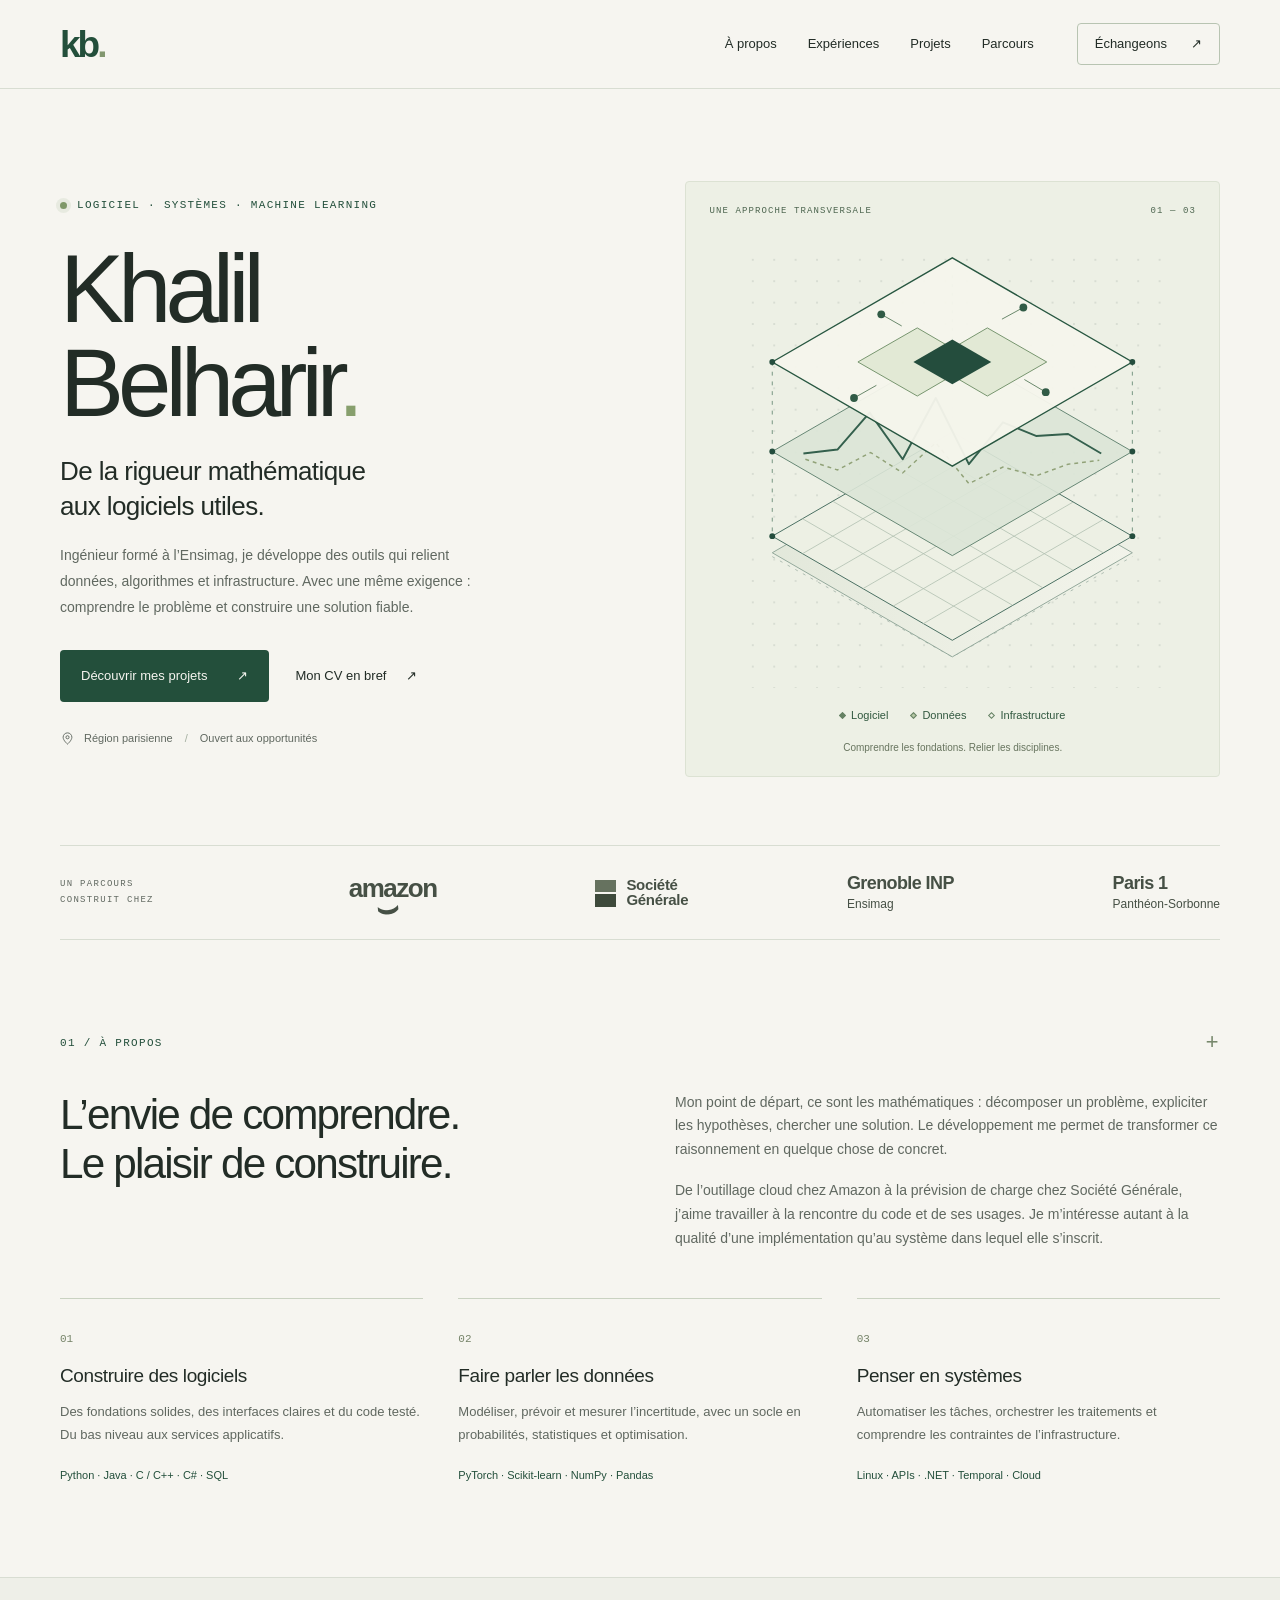
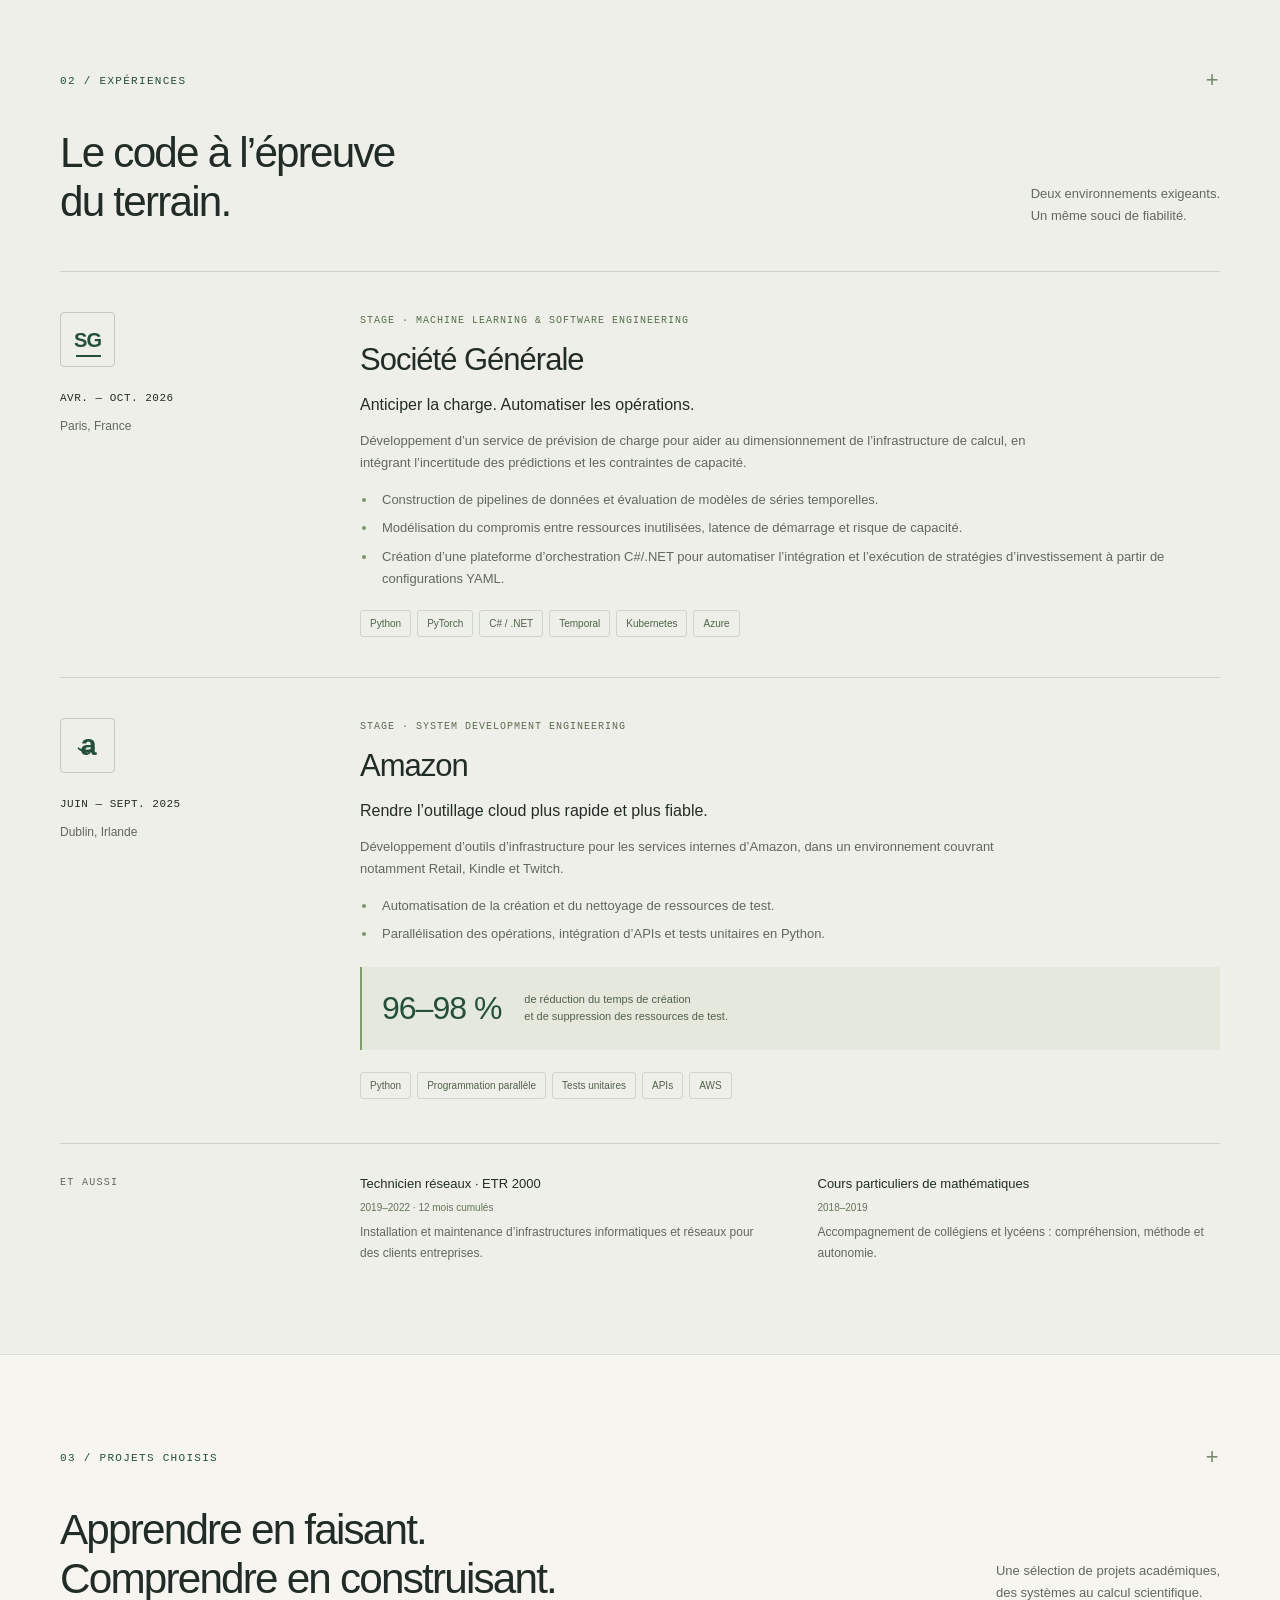
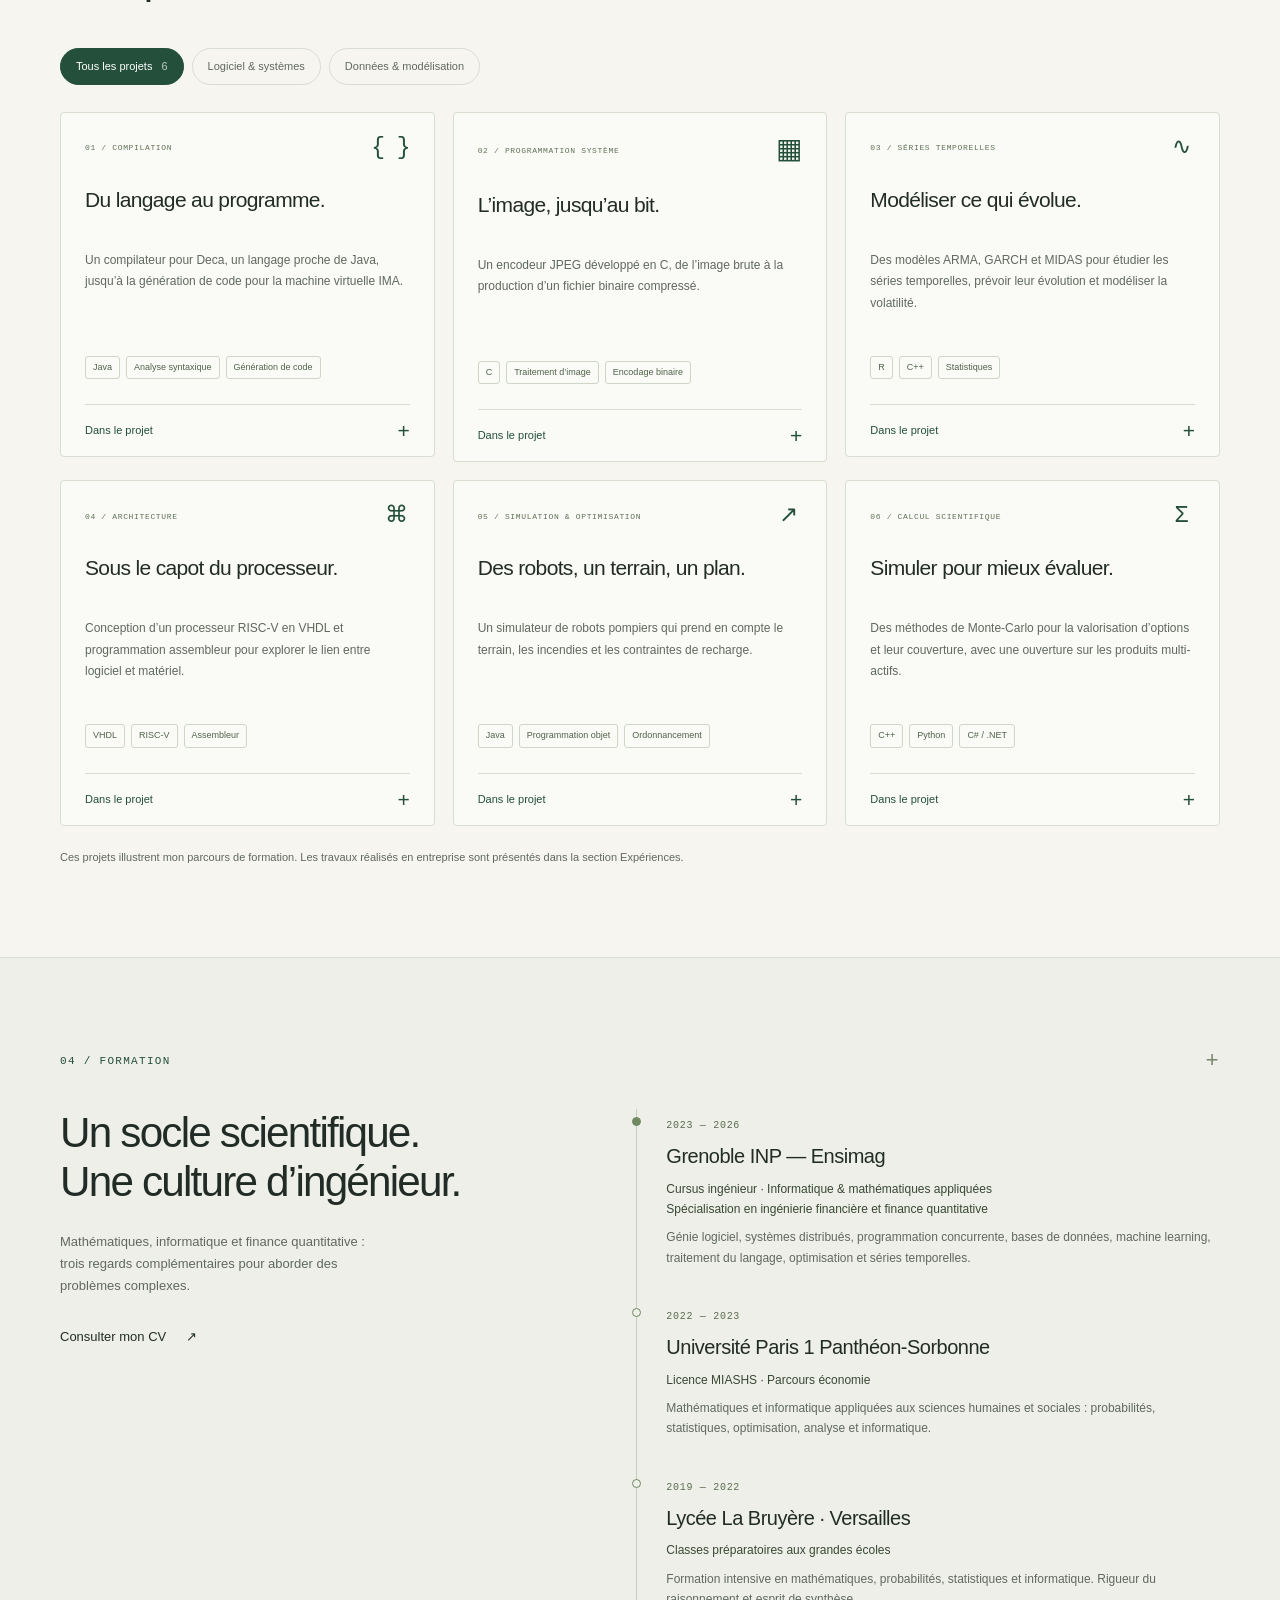
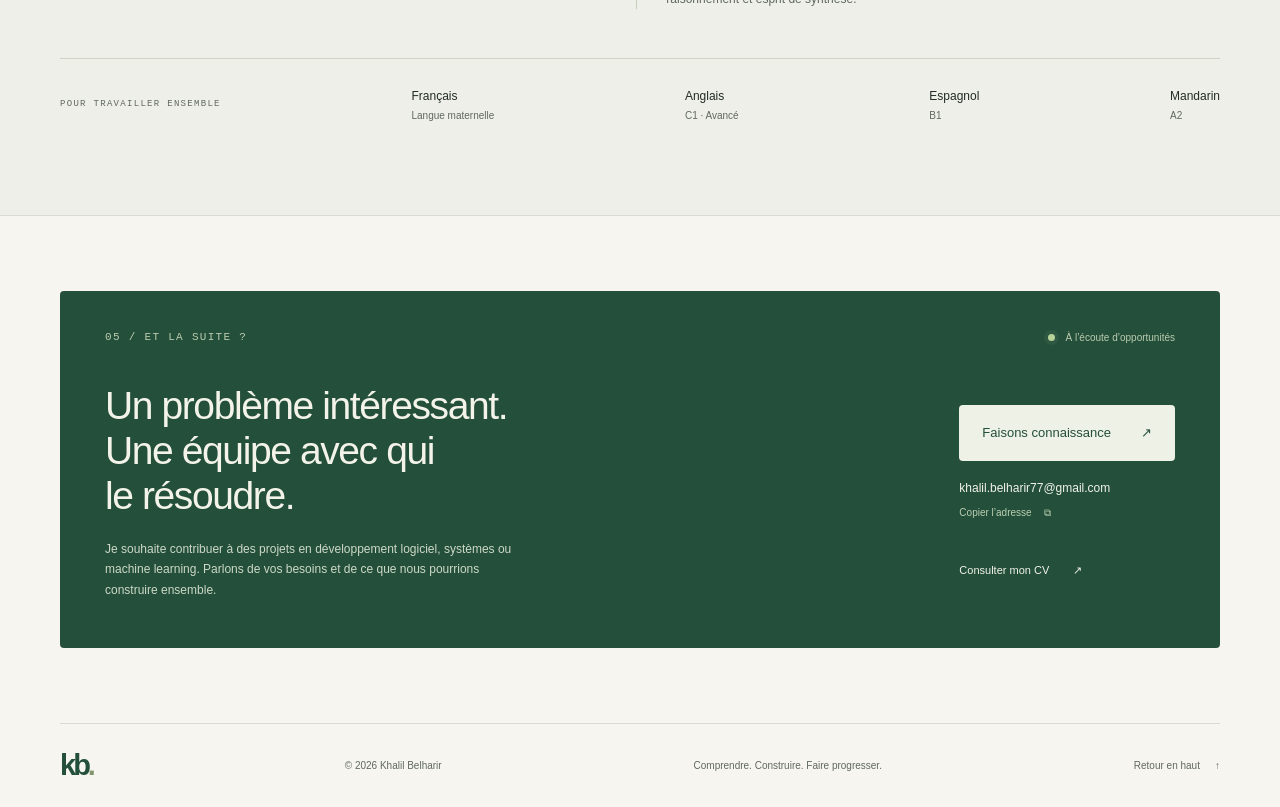
==== index.html @ 0ab54b38 "Build professional portfolio for Khalil Belharir" ====
<!doctype html>
<html lang="fr">
<head>
  <meta charset="utf-8">
  <meta name="viewport" content="width=device-width, initial-scale=1">
  <meta name="theme-color" content="#f6f5f0">
  <meta name="description" content="Khalil Belharir, ingénieur logiciel et machine learning formé à l’Ensimag. Expériences chez Amazon et Société Générale. Découvrez mon parcours, mes projets et mes compétences.">
  <meta property="og:type" content="website">
  <meta property="og:locale" content="fr_FR">
  <meta property="og:title" content="Khalil Belharir — Logiciel, systèmes & machine learning">
  <meta property="og:description" content="De la rigueur mathématique aux logiciels utiles. Parcours, expériences et projets d’un ingénieur formé à l’Ensimag.">
  <title>Khalil Belharir — Ingénieur logiciel & machine learning</title>
  <link rel="icon" href="./assets/favicon.svg" type="image/svg+xml">
  <link rel="stylesheet" href="./styles.css">
  <script src="./script.js" defer></script>
</head>
<body>
  <a class="skip-link" href="#main">Aller au contenu</a>
  <header class="site-header">
    <div class="container header-inner">
      <a class="brand" href="#home" aria-label="Khalil Belharir, accueil">kb<span>.</span></a>
      <button class="menu-toggle" type="button" aria-expanded="false" aria-controls="main-navigation" hidden>Menu <span aria-hidden="true">+</span></button>
      <nav id="main-navigation" aria-label="Navigation principale">
        <a href="#about">À propos</a>
        <a href="#experience">Expériences</a>
        <a href="#projects">Projets</a>
        <a href="#education">Parcours</a>
        <a class="nav-contact" href="#contact">Échangeons <span aria-hidden="true">↗</span></a>
      </nav>
    </div>
  </header>
  <main id="main">
    <section class="hero container" id="home" aria-labelledby="hero-title">
      <div class="hero-content">
        <p class="eyebrow"><span class="status-dot" aria-hidden="true"></span> Logiciel · Systèmes · Machine learning</p>
        <h1 id="hero-title">Khalil<br>Belharir<span class="accent">.</span></h1>
        <p class="hero-subtitle">De la rigueur mathématique<br>aux logiciels utiles.</p>
        <p class="hero-description">Ingénieur formé à l’Ensimag, je développe des outils qui relient données, algorithmes et infrastructure. Avec une même exigence : comprendre le problème et construire une solution fiable.</p>
        <div class="hero-actions">
          <a class="button button-primary" href="#projects">Découvrir mes projets <span aria-hidden="true">↗</span></a>
          <a class="text-link" href="./cv.html">Mon CV en bref <span aria-hidden="true">↗</span></a>
        </div>
        <p class="hero-location"><svg viewBox="0 0 24 24" fill="none" aria-hidden="true"><path d="M19 10c0 5-7 11-7 11S5 15 5 10a7 7 0 1 1 14 0Z"/><circle cx="12" cy="10" r="2.5"/></svg> Région parisienne <span class="location-divider">/</span> Ouvert aux opportunités</p>
      </div>
      <div class="hero-art" aria-hidden="true">
        <div class="art-top"><span>UNE APPROCHE TRANSVERSALE</span><span>01 — 03</span></div>
        <svg class="system-art" viewBox="0 0 500 510" fill="none">
          <defs>
            <pattern id="dots" x="0" y="0" width="22" height="22" patternUnits="userSpaceOnUse"><circle cx="1" cy="1" r="1" fill="#b9c3b7" opacity=".55"/></pattern>
            <linearGradient id="plane" x1="65" y1="260" x2="435" y2="405" gradientUnits="userSpaceOnUse"><stop stop-color="#e1e7d9"/><stop offset="1" stop-color="#f3f4eb"/></linearGradient>
          </defs>
          <rect x="25" y="25" width="450" height="460" fill="url(#dots)"/>
          <path d="M250 61V452M65 350l185 103 185-103" stroke="#aebdb1" stroke-dasharray="3 6"/>
          <path d="m65 346 185-107 185 107-185 107Z" fill="url(#plane)" stroke="#91a79a"/>
          <path d="m65 329 185-107 185 107-185 107Z" fill="#edf0e4" stroke="#476e60"/>
          <g stroke="#b0bfb0" stroke-width=".8"><path d="m96 311 185 107m-154-125 185 107m-154-125 185 107m-154-125 185 107m-154-125 185 107M96 347l185-107M127 365l185-107M158 383l185-107M189 401l185-107M220 419l185-107"/></g>
          <path d="m65 242 185-107 185 107-185 107Z" fill="#dce6d8" fill-opacity=".9" stroke="#648573"/>
          <path d="m97 244 35-4 33-38 34 48 34-63 34 68 35-43 34 14 33-2 34 20" stroke="#34604d" stroke-width="2" stroke-linejoin="round"/>
          <path d="m99 250 33 11 34-18 33 21 34-31 34 42 35-17 34 9 33-12 32-4" stroke="#91a278" stroke-width="1.5" stroke-dasharray="4 4"/>
          <path d="m65 150 185-107 185 107-185 107Z" fill="#f6f6ed" fill-opacity=".95" stroke="#285741" stroke-width="1.4"/>
          <path d="m153 150 61-35 36 21 36-21 61 35-61 35-36-21-36 21Z" fill="#e2e9d5" stroke="#75946c"/>
          <path d="m210 150 40-23 40 23-40 23Z" fill="#244d3d"/>
          <path d="m198 113-21-12m147 67 22 13m-45-75 22-12m-151 80-23 13" stroke="#668568"/>
          <g fill="#315b46"><circle cx="177" cy="101" r="4"/><circle cx="346" cy="181" r="4"/><circle cx="323" cy="94" r="4"/><circle cx="149" cy="187" r="4"/></g>
          <path d="M65 150v179m370-179v179" stroke="#769680" stroke-dasharray="4 6"/>
          <g fill="#244d3d"><circle cx="65" cy="150" r="3"/><circle cx="435" cy="150" r="3"/><circle cx="65" cy="242" r="3"/><circle cx="435" cy="242" r="3"/><circle cx="65" cy="329" r="3"/><circle cx="435" cy="329" r="3"/></g>
        </svg>
        <div class="art-caption"><span><i></i> Logiciel</span><span><i></i> Données</span><span><i></i> Infrastructure</span></div>
        <p class="art-note">Comprendre les fondations. Relier les disciplines.</p>
      </div>
    </section>

    <div class="credentials container" aria-label="Entreprises et établissements de mon parcours">
      <p>UN PARCOURS CONSTRUIT CHEZ</p>
      <div class="credential-name amazon-name">amazon<span aria-hidden="true">⌣</span></div>
      <div class="credential-name sg-name"><span class="sg-mark" aria-hidden="true"></span>Société<br>Générale</div>
      <div class="credential-name school-name">Grenoble INP<span>Ensimag</span></div>
      <div class="credential-name school-name">Paris 1<span>Panthéon-Sorbonne</span></div>
    </div>

    <section class="section container about-section" id="about" aria-labelledby="about-title">
      <div class="section-label"><span>01 / À PROPOS</span><span class="small-cross" aria-hidden="true">+</span></div>
      <div class="about-layout">
        <h2 id="about-title">L’envie de comprendre.<br>Le plaisir de construire.</h2>
        <div class="about-copy"><p>Mon point de départ, ce sont les mathématiques : décomposer un problème, expliciter les hypothèses, chercher une solution. Le développement me permet de transformer ce raisonnement en quelque chose de concret.</p><p>De l’outillage cloud chez Amazon à la prévision de charge chez Société Générale, j’aime travailler à la rencontre du code et de ses usages. Je m’intéresse autant à la qualité d’une implémentation qu’au système dans lequel elle s’inscrit.</p></div>
      </div>
      <div class="expertise-grid">
        <article class="expertise"><span class="expertise-number">01</span><h3>Construire des logiciels</h3><p>Des fondations solides, des interfaces claires et du code testé. Du bas niveau aux services applicatifs.</p><p class="expertise-stack">Python · Java · C / C++ · C# · SQL</p></article>
        <article class="expertise"><span class="expertise-number">02</span><h3>Faire parler les données</h3><p>Modéliser, prévoir et mesurer l’incertitude, avec un socle en probabilités, statistiques et optimisation.</p><p class="expertise-stack">PyTorch · Scikit-learn · NumPy · Pandas</p></article>
        <article class="expertise"><span class="expertise-number">03</span><h3>Penser en systèmes</h3><p>Automatiser les tâches, orchestrer les traitements et comprendre les contraintes de l’infrastructure.</p><p class="expertise-stack">Linux · APIs · .NET · Temporal · Cloud</p></article>
      </div>
    </section>

    <section class="experience-section" id="experience" aria-labelledby="experience-title">
      <div class="container section">
        <div class="section-label"><span>02 / EXPÉRIENCES</span><span class="small-cross" aria-hidden="true">+</span></div>
        <div class="section-heading"><h2 id="experience-title">Le code à l’épreuve<br>du terrain.</h2><p>Deux environnements exigeants.<br>Un même souci de fiabilité.</p></div>
        <article class="experience-row">
          <div class="experience-meta"><span class="company-symbol sg-symbol" aria-hidden="true">sg<span></span></span><p>AVR. — OCT. 2026</p><span>Paris, France</span></div>
          <div class="experience-content"><p class="role-type">STAGE · MACHINE LEARNING & SOFTWARE ENGINEERING</p><h3>Société Générale</h3><p class="experience-intro">Anticiper la charge. Automatiser les opérations.</p><p>Développement d’un service de prévision de charge pour aider au dimensionnement de l’infrastructure de calcul, en intégrant l’incertitude des prédictions et les contraintes de capacité.</p><ul><li>Construction de pipelines de données et évaluation de modèles de séries temporelles.</li><li>Modélisation du compromis entre ressources inutilisées, latence de démarrage et risque de capacité.</li><li>Création d’une plateforme d’orchestration C#/.NET pour automatiser l’intégration et l’exécution de stratégies d’investissement à partir de configurations YAML.</li></ul><div class="tags"><span>Python</span><span>PyTorch</span><span>C# / .NET</span><span>Temporal</span><span>Kubernetes</span><span>Azure</span></div></div>
        </article>
        <article class="experience-row">
          <div class="experience-meta"><span class="company-symbol amazon-symbol" aria-hidden="true">a<span>⌣</span></span><p>JUIN — SEPT. 2025</p><span>Dublin, Irlande</span></div>
          <div class="experience-content"><p class="role-type">STAGE · SYSTEM DEVELOPMENT ENGINEERING</p><h3>Amazon</h3><p class="experience-intro">Rendre l’outillage cloud plus rapide et plus fiable.</p><p>Développement d’outils d’infrastructure pour les services internes d’Amazon, dans un environnement couvrant notamment Retail, Kindle et Twitch.</p><ul><li>Automatisation de la création et du nettoyage de ressources de test.</li><li>Parallélisation des opérations, intégration d’APIs et tests unitaires en Python.</li></ul><div class="impact"><strong>96–98 %</strong><span>de réduction du temps de création<br>et de suppression des ressources de test.</span></div><div class="tags"><span>Python</span><span>Programmation parallèle</span><span>Tests unitaires</span><span>APIs</span><span>AWS</span></div></div>
        </article>
        <div class="earlier-experience"><p>ET AUSSI</p><div><strong>Technicien réseaux · ETR 2000</strong><span>2019–2022 · 12 mois cumulés</span><p>Installation et maintenance d’infrastructures informatiques et réseaux pour des clients entreprises.</p></div><div><strong>Cours particuliers de mathématiques</strong><span>2018–2019</span><p>Accompagnement de collégiens et lycéens : compréhension, méthode et autonomie.</p></div></div>
      </div>
    </section>

    <section class="section container" id="projects" aria-labelledby="projects-title">
      <div class="section-label"><span>03 / PROJETS CHOISIS</span><span class="small-cross" aria-hidden="true">+</span></div>
      <div class="section-heading"><h2 id="projects-title">Apprendre en faisant.<br>Comprendre en construisant.</h2><p>Une sélection de projets académiques,<br>des systèmes au calcul scientifique.</p></div>
      <div class="project-toolbar" hidden><div class="filters" role="group" aria-label="Filtrer les projets"><button type="button" data-filter="all" aria-pressed="true">Tous les projets <span>6</span></button><button type="button" data-filter="software" aria-pressed="false">Logiciel & systèmes</button><button type="button" data-filter="data" aria-pressed="false">Données & modélisation</button></div><p class="sr-only" id="project-status" role="status" aria-live="polite"></p></div>
      <div class="project-grid">
        <article class="project-card" data-category="software"><div class="project-top"><span>01 / COMPILATION</span><span class="project-glyph" aria-hidden="true">{ }</span></div><h3>Du langage au programme.</h3><p>Un compilateur pour Deca, un langage proche de Java, jusqu’à la génération de code pour la machine virtuelle IMA.</p><div class="tags"><span>Java</span><span>Analyse syntaxique</span><span>Génération de code</span></div><details><summary>Dans le projet <span aria-hidden="true">+</span></summary><div class="project-detail"><p>Implémentation des étapes de compilation : analyse syntaxique, vérification sémantique et génération de code assembleur IMA.</p><p><strong>Le sujet central :</strong> transformer une description de haut niveau en instructions exécutables, en respectant la sémantique du langage.</p></div></details></article>
        <article class="project-card" data-category="software"><div class="project-top"><span>02 / PROGRAMMATION SYSTÈME</span><span class="project-glyph pixel-glyph" aria-hidden="true">▦</span></div><h3>L’image, jusqu’au bit.</h3><p>Un encodeur JPEG développé en C, de l’image brute à la production d’un fichier binaire compressé.</p><div class="tags"><span>C</span><span>Traitement d’image</span><span>Encodage binaire</span></div><details><summary>Dans le projet <span aria-hidden="true">+</span></summary><div class="project-detail"><p>Construction de la chaîne d’encodage permettant de passer des données d’une image à leur représentation au format JPEG.</p><p><strong>Le sujet central :</strong> relier les transformations de données, la programmation bas niveau et les contraintes d’un format de fichier.</p></div></details></article>
        <article class="project-card" data-category="data"><div class="project-top"><span>03 / SÉRIES TEMPORELLES</span><span class="project-glyph" aria-hidden="true">∿</span></div><h3>Modéliser ce qui évolue.</h3><p>Des modèles ARMA, GARCH et MIDAS pour étudier les séries temporelles, prévoir leur évolution et modéliser la volatilité.</p><div class="tags"><span>R</span><span>C++</span><span>Statistiques</span></div><details><summary>Dans le projet <span aria-hidden="true">+</span></summary><div class="project-detail"><p>Estimation par maximum de vraisemblance, calcul d’espérances et de variances conditionnelles, tests d’hypothèses et outils de simulation.</p><p><strong>Le sujet central :</strong> comprendre les hypothèses d’un modèle et quantifier l’incertitude qui accompagne ses prévisions.</p></div></details></article>
        <article class="project-card" data-category="software"><div class="project-top"><span>04 / ARCHITECTURE</span><span class="project-glyph" aria-hidden="true">⌘</span></div><h3>Sous le capot du processeur.</h3><p>Conception d’un processeur RISC-V en VHDL et programmation assembleur pour explorer le lien entre logiciel et matériel.</p><div class="tags"><span>VHDL</span><span>RISC-V</span><span>Assembleur</span></div><details><summary>Dans le projet <span aria-hidden="true">+</span></summary><div class="project-detail"><p>Implémentation de circuits pour exécuter des instructions RISC-V et traduction de programmes C en assembleur.</p><p><strong>Le sujet central :</strong> suivre l’exécution d’un programme jusqu’aux composants qui réalisent les opérations.</p></div></details></article>
        <article class="project-card" data-category="software"><div class="project-top"><span>05 / SIMULATION & OPTIMISATION</span><span class="project-glyph" aria-hidden="true">↗</span></div><h3>Des robots, un terrain, un plan.</h3><p>Un simulateur de robots pompiers qui prend en compte le terrain, les incendies et les contraintes de recharge.</p><div class="tags"><span>Java</span><span>Programmation objet</span><span>Ordonnancement</span></div><details><summary>Dans le projet <span aria-hidden="true">+</span></summary><div class="project-detail"><p>Modélisation des robots et de leur environnement, puis organisation de leurs interventions en fonction des contraintes de déplacement et de ressources.</p><p><strong>Le sujet central :</strong> faire coopérer plusieurs composants dans une simulation cohérente, avec des décisions sous contraintes.</p></div></details></article>
        <article class="project-card" data-category="data"><div class="project-top"><span>06 / CALCUL SCIENTIFIQUE</span><span class="project-glyph" aria-hidden="true">Σ</span></div><h3>Simuler pour mieux évaluer.</h3><p>Des méthodes de Monte-Carlo pour la valorisation d’options et leur couverture, avec une ouverture sur les produits multi-actifs.</p><div class="tags"><span>C++</span><span>Python</span><span>C# / .NET</span></div><details><summary>Dans le projet <span aria-hidden="true">+</span></summary><div class="project-detail"><p>Implémentation de méthodes de valorisation et de couverture en delta, dont l’approche de Longstaff-Schwartz pour les options américaines. Développement d’un moteur C++ de valorisation de produits structurés multi-actifs.</p><p><strong>Le sujet central :</strong> traduire un modèle mathématique en un outil numérique de simulation et d’évaluation.</p></div></details></article>
      </div>
      <p class="project-footnote">Ces projets illustrent mon parcours de formation. Les travaux réalisés en entreprise sont présentés dans la section Expériences.</p>
    </section>

    <section class="education-section" id="education" aria-labelledby="education-title"><div class="container section">
      <div class="section-label"><span>04 / FORMATION</span><span class="small-cross" aria-hidden="true">+</span></div>
      <div class="education-layout"><div class="education-intro"><h2 id="education-title">Un socle scientifique.<br>Une culture d’ingénieur.</h2><p>Mathématiques, informatique et finance quantitative : trois regards complémentaires pour aborder des problèmes complexes.</p><a class="text-link" href="./cv.html">Consulter mon CV <span aria-hidden="true">↗</span></a></div><div class="education-timeline">
        <article><span class="timeline-date">2023 — 2026</span><h3>Grenoble INP — Ensimag</h3><p class="degree">Cursus ingénieur · Informatique & mathématiques appliquées<br>Spécialisation en ingénierie financière et finance quantitative</p><p>Génie logiciel, systèmes distribués, programmation concurrente, bases de données, machine learning, traitement du langage, optimisation et séries temporelles.</p></article>
        <article><span class="timeline-date">2022 — 2023</span><h3>Université Paris 1 Panthéon-Sorbonne</h3><p class="degree">Licence MIASHS · Parcours économie</p><p>Mathématiques et informatique appliquées aux sciences humaines et sociales : probabilités, statistiques, optimisation, analyse et informatique.</p></article>
        <article><span class="timeline-date">2019 — 2022</span><h3>Lycée La Bruyère · Versailles</h3><p class="degree">Classes préparatoires aux grandes écoles</p><p>Formation intensive en mathématiques, probabilités, statistiques et informatique. Rigueur du raisonnement et esprit de synthèse.</p></article>
      </div></div>
      <div class="languages"><p>POUR TRAVAILLER ENSEMBLE</p><span><strong>Français</strong> Langue maternelle</span><span><strong>Anglais</strong> C1 · Avancé</span><span><strong>Espagnol</strong> B1</span><span><strong>Mandarin</strong> A2</span></div>
    </div></section>

    <section class="contact-section container" id="contact" aria-labelledby="contact-title"><div class="contact-panel"><div class="section-label"><span>05 / ET LA SUITE ?</span><span class="status-label"><span class="status-dot" aria-hidden="true"></span> À l’écoute d’opportunités</span></div><div class="contact-layout"><div><h2 id="contact-title">Un problème intéressant.<br>Une équipe avec qui<br>le résoudre.</h2><p>Je souhaite contribuer à des projets en développement logiciel, systèmes ou machine learning. Parlons de vos besoins et de ce que nous pourrions construire ensemble.</p></div><div class="contact-actions"><a class="button button-light" href="mailto:khalil.belharir77@gmail.com">Faisons connaissance <span aria-hidden="true">↗</span></a><a class="email-link" href="mailto:khalil.belharir77@gmail.com">khalil.belharir77@gmail.com</a><button class="copy-email" type="button" hidden>Copier l’adresse <span aria-hidden="true">⧉</span></button><p id="copy-status" class="copy-status" role="status" aria-live="polite"></p><a class="contact-cv" href="./cv.html">Consulter mon CV <span aria-hidden="true">↗</span></a></div></div></div></section>
  </main>
  <footer class="container site-footer"><a class="brand" href="#home" aria-label="Revenir en haut">kb<span>.</span></a><p>© <span id="current-year">2026</span> Khalil Belharir</p><p>Comprendre. Construire. Faire progresser.</p><a class="back-top" href="#home">Retour en haut <span aria-hidden="true">↑</span></a></footer>
</body>
</html>
---- styles.css ----
@charset "UTF-8";

:root{--paper:#f6f5f0;--ink:#222c26;--muted:#606860;--green:#234f3b;--line:#d8ddd2;--sage:#e9ede2;--white:#fff;--accent:#91a878;--radius:4px;--content:1160px}
*{box-sizing:border-box}
html{scroll-behavior:smooth;scroll-padding-top:102px}
body{margin:0;background:var(--paper);color:var(--ink);font-family:"Segoe UI",Arial,sans-serif;font-size:16px;line-height:1.7;-webkit-font-smoothing:antialiased}
a{color:inherit;text-decoration:none}
button{font:inherit;cursor:pointer}
button,a,summary{-webkit-tap-highlight-color:transparent}
button:focus-visible,a:focus-visible,summary:focus-visible{outline:3px solid #668447;outline-offset:5px}
::selection{background:#d4e0c5;color:var(--green)}
h1,h2,h3,p{margin:0}
h1,h2,h3{font-weight:500;line-height:1.16}
h2{font-size:clamp(30px,3.3vw,43px);letter-spacing:-1.8px}
h3{font-size:23px;letter-spacing:-.65px}
[hidden]{display:none!important}
.container{width:min(var(--content),calc(100% - 96px));margin-inline:auto}
.sr-only{position:absolute;width:1px;height:1px;padding:0;margin:-1px;overflow:hidden;clip:rect(0,0,0,0);white-space:nowrap;border:0}
.skip-link{position:fixed;top:12px;left:12px;z-index:20;padding:10px 20px;background:var(--green);color:white;transform:translateY(-150%)}
.skip-link:focus{transform:translateY(0)}
.site-header{position:sticky;top:0;z-index:10;background:rgba(246,245,240,.96);border-bottom:1px solid var(--line);backdrop-filter:blur(14px)}
.header-inner{height:88px;display:flex;align-items:center;justify-content:space-between;gap:32px}
.brand{font-size:37px;letter-spacing:-3px;font-weight:650;line-height:1;color:var(--green)}
.brand span{color:#82976f}
nav{display:flex;align-items:center;gap:31px;font-size:13px}
nav a{transition:color .2s}
nav a:hover,nav a[aria-current="location"]{color:var(--green);text-decoration:underline;text-underline-offset:7px}
nav .nav-contact{border:1px solid #b8c4b2;border-radius:var(--radius);padding:9px 17px;display:flex;gap:24px;margin-left:12px}
.menu-toggle{display:none;background:transparent;border:1px solid var(--line);padding:8px 14px;border-radius:var(--radius)}
.hero{display:grid;grid-template-columns:1.08fr 1fr;align-items:center;gap:48px;padding-top:78px;padding-bottom:68px}
.eyebrow,.section-label,.role-type,.timeline-date,.project-top,.credentials>p,.earlier-experience>p,.languages>p{font-family:Consolas,"Courier New",monospace;font-size:11px;letter-spacing:1.3px;font-weight:400}
.eyebrow{display:flex;align-items:center;gap:10px;color:var(--green);text-transform:uppercase}
.status-dot{display:inline-block;width:7px;height:7px;flex-shrink:0;border-radius:50%;background:#7f9869;box-shadow:0 0 0 4px rgba(127,152,105,.12)}
h1{font-size:clamp(70px,7.5vw,101px);line-height:.98;letter-spacing:-6px;font-weight:500;margin:27px 0 24px}
.accent{color:#879f6d}
.hero-subtitle{font-size:26px;line-height:1.35;letter-spacing:-.6px;margin-bottom:19px}
.hero-description{max-width:445px;color:var(--muted);font-size:14px;line-height:1.85}
.hero-actions{display:flex;align-items:center;gap:26px;margin:29px 0 27px;flex-wrap:wrap}
.button{display:inline-flex;align-items:center;justify-content:space-between;gap:30px;padding:14px 20px;border-radius:var(--radius);font-size:13px;font-weight:500;border:1px solid transparent;transition:background .2s,transform .2s}
.button:hover{transform:translateY(-2px)}
.button-primary{color:var(--paper);background:var(--green)}
.button-primary:hover{background:#173a29}
.text-link{font-size:13px;display:inline-flex;gap:20px;align-items:center;text-underline-offset:5px}
.text-link:hover{text-decoration:underline}
.hero-location{font-size:11px;color:var(--muted);display:flex;align-items:center;gap:9px;flex-wrap:wrap}
.hero-location svg{width:15px;height:15px;stroke:currentColor;stroke-width:1.5}
.location-divider{color:#a4afa0;margin:0 3px}
.hero-art{background:#edf0e5;position:relative;border:1px solid #dce2d3;border-radius:var(--radius);padding:24px 23px 20px;align-self:center;margin-top:14px;overflow:hidden}
.art-top{display:flex;justify-content:space-between;gap:10px;font:9px Consolas,monospace;letter-spacing:1.1px;color:#4d654f}
.system-art{width:100%;display:block;margin-top:0;margin-bottom:-6px}
.art-caption{display:flex;justify-content:center;gap:23px;color:#31583f;font-size:11px}
.art-caption span{display:flex;align-items:center;gap:6px}
.art-caption i{width:5px;height:5px;border:1px solid #668264;background:#668264;transform:rotate(45deg)}
.art-caption span:nth-child(2) i{background:#b5c6a3}
.art-caption span:nth-child(3) i{background:transparent}
.art-note{text-align:center;font-size:10px;color:#67745e;margin-top:14px}
.credentials{border-top:1px solid var(--line);border-bottom:1px solid var(--line);display:flex;justify-content:space-between;align-items:center;gap:30px;padding-top:28px;padding-bottom:28px}
.credentials>p{max-width:130px;font-size:9px;line-height:1.8;color:var(--muted)}
.credential-name{color:#465045;line-height:1.05;font-weight:600}
.amazon-name{font-size:26px;letter-spacing:-1.5px;position:relative;padding-bottom:8px}
.amazon-name>span{position:absolute;left:27px;top:15px;font-size:35px;line-height:1;transform:rotate(-6deg)}
.sg-name{position:relative;padding-left:31px;font-size:15px;letter-spacing:-.3px}
.sg-mark{position:absolute;left:0;top:3px;width:21px;height:27px;background:linear-gradient(to bottom,#66725f 46%,transparent 46%,transparent 53%,#3e4a3b 53%)}
.school-name{font-size:18px;letter-spacing:-.6px}
.school-name>span{display:block;font-size:12px;font-weight:400;letter-spacing:0;margin-top:5px}
.section{padding-top:91px;padding-bottom:91px}
.section-label{display:flex;justify-content:space-between;align-items:center;color:var(--green);margin-bottom:35px;gap:18px}
.small-cross{font:22px Consolas,monospace;color:#77886c}
.about-layout{display:grid;grid-template-columns:1fr 1fr;gap:70px}
.about-copy{font-size:14px;color:var(--muted)}
.about-copy p+p{margin-top:17px}
.expertise-grid{display:grid;grid-template-columns:repeat(3,1fr);gap:35px;margin-top:48px}
.expertise{border-top:1px solid #c9d2c1;padding-top:24px}
.expertise-number{font:11px Consolas,monospace;color:#768469}
.expertise h3{font-size:19px;letter-spacing:-.4px;margin:15px 0 12px}
.expertise p{font-size:13px;color:var(--muted);line-height:1.8}
.expertise .expertise-stack{font-size:11px;color:var(--green);margin-top:20px}
.experience-section{background:#eeefe8;border-block:1px solid var(--line)}
.section-heading{display:flex;justify-content:space-between;align-items:flex-end;gap:40px;margin-bottom:44px}
.section-heading>p{font-size:13px;color:var(--muted);max-width:310px}
.experience-row{display:grid;grid-template-columns:245px 1fr;gap:55px;padding:40px 0;border-top:1px solid #cdd4c6}
.experience-row:last-of-type{padding-bottom:44px}
.company-symbol{height:55px;width:55px;border:1px solid #c1cabb;border-radius:var(--radius);display:flex;align-items:center;justify-content:center;font-size:29px;font-weight:600;letter-spacing:-2px;position:relative;margin-bottom:25px;color:var(--green)}
.sg-symbol{font-size:20px;text-transform:uppercase;letter-spacing:-1px}
.sg-symbol>span{position:absolute;bottom:9px;left:15px;width:25px;height:2px;background:var(--green)}
.amazon-symbol>span{position:absolute;bottom:-2px;font-size:31px;left:15px;font-weight:400}
.experience-meta>p{font:11px Consolas,monospace;letter-spacing:.5px;margin-bottom:7px}
.experience-meta>span:last-child{font-size:12px;color:var(--muted)}
.role-type{font-size:10px;letter-spacing:1px;color:#5a6d50;margin:0 0 13px}
.experience-content h3{font-size:31px;letter-spacing:-1px;margin-bottom:13px}
.experience-content .experience-intro{font-size:16px;color:var(--ink);margin-bottom:12px}
.experience-content>p:not(.role-type):not(.experience-intro){font-size:13px;color:var(--muted);max-width:690px}
.experience-content ul{margin:15px 0 20px;padding-left:17px;font-size:13px;color:var(--muted)}
.experience-content li{padding-left:5px;margin-bottom:6px}
.experience-content li::marker{color:#7e946c}
.tags{display:flex;flex-wrap:wrap;gap:6px}
.tags span{font-size:10px;line-height:1.5;padding:5px 9px;border:1px solid #ced6c7;border-radius:3px;color:#51624b}
.impact{display:flex;align-items:center;gap:23px;padding:14px 20px;border-left:2px solid #829e68;background:#e5e9dd;margin:22px 0}
.impact strong{font-size:32px;letter-spacing:-1px;font-weight:500;white-space:nowrap;color:var(--green)}
.impact span{font-size:11px;color:#50604b;line-height:1.6}
.earlier-experience{border-top:1px solid #cdd4c6;padding-top:30px;display:grid;grid-template-columns:245px 1fr 1fr;gap:55px;font-size:12px}
.earlier-experience>p{font-size:10px;color:var(--muted)}
.earlier-experience strong{display:block;font-weight:500;font-size:13px;line-height:1.5}
.earlier-experience span{display:block;color:#64735b;font-size:10px;margin:6px 0}
.earlier-experience div>p{color:var(--muted);font-size:12px}
.project-toolbar{margin-bottom:27px}
.filters{display:flex;gap:8px;flex-wrap:wrap}
.filters button{border:1px solid var(--line);background:transparent;color:var(--muted);padding:8px 15px;border-radius:30px;font-size:11px;transition:background .2s}
.filters button[aria-pressed="true"]{background:var(--green);border-color:var(--green);color:#fff}
.filters button:hover{border-color:var(--green)}
.filters button>span{display:inline-block;margin-left:6px;opacity:.7}
.project-grid{display:grid;grid-template-columns:repeat(3,1fr);gap:18px;align-items:start}
.project-card{background:#fafaf6;border:1px solid var(--line);border-radius:var(--radius);padding:24px 24px 0;display:flex;flex-direction:column;min-height:322px;transition:border-color .2s,box-shadow .2s}
.project-card:hover{border-color:#9fae91;box-shadow:0 5px 20px #26382105}
.project-top{display:flex;justify-content:space-between;align-items:center;font-size:8px;letter-spacing:.65px;color:#607156;margin-bottom:28px;gap:8px}
.project-glyph{font-size:23px;letter-spacing:-1px;color:var(--green);line-height:1;min-width:28px;text-align:center}
.pixel-glyph{font-size:28px}
.project-card h3{font-size:21px;letter-spacing:-.65px;margin-bottom:13px;min-height:49px}
.project-card>p{font-size:12px;color:var(--muted);line-height:1.8;min-height:85px;margin-bottom:21px}
.project-card>.tags{margin-bottom:25px}
.project-card .tags span{font-size:9px;padding:4px 7px}
.project-card details{border-top:1px solid var(--line);margin-top:auto}
.project-card summary{font-size:11px;cursor:pointer;padding:15px 0;list-style:none;display:flex;justify-content:space-between;align-items:center;color:var(--green)}
.project-card summary::-webkit-details-marker{display:none}
.project-card summary>span{font-size:21px;line-height:1;transition:transform .2s}
.project-card details[open] summary>span{transform:rotate(45deg)}
.project-detail{font-size:12px;color:var(--muted);padding:0 0 20px}
.project-detail p+p{margin-top:12px}
.project-detail strong{font-weight:500;color:var(--ink)}
.project-footnote{font-size:11px;color:var(--muted);margin-top:22px;max-width:720px}
.education-section{background:#eeefe8;border-block:1px solid var(--line)}
.education-layout{display:grid;grid-template-columns:1fr 1.2fr;gap:90px}
.education-intro>p{font-size:13px;color:var(--muted);max-width:320px;margin:24px 0}
.education-timeline{border-left:1px solid #c4cebb;padding-left:29px}
.education-timeline article{position:relative;padding-bottom:32px}
.education-timeline article:last-child{padding-bottom:0}
.education-timeline article:before{content:"";position:absolute;left:-34px;top:8px;width:7px;height:7px;border:1px solid #6f8860;background:#eeefe8;border-radius:50%}
.education-timeline article:first-child:before{background:#6f8860}
.timeline-date{font-size:10px;color:#5b6d50;letter-spacing:.7px}
.education-timeline h3{font-size:20px;letter-spacing:-.5px;margin:9px 0 10px}
.education-timeline .degree{font-size:12px;color:#394834;margin-bottom:8px}
.education-timeline p{font-size:12px;color:var(--muted)}
.languages{margin-top:49px;padding-top:27px;border-top:1px solid #cdd4c6;display:flex;align-items:center;justify-content:space-between;gap:23px;flex-wrap:wrap}
.languages>p{font-size:9px;color:var(--muted)}
.languages>span{font-size:10px;color:var(--muted)}
.languages strong{display:block;font-size:12px;color:var(--ink);font-weight:500}
.contact-section{padding-block:75px}
.contact-panel{background:var(--green);color:#f3f3e9;border-radius:var(--radius);padding:37px 45px 48px;position:relative;overflow:hidden}
.contact-panel .section-label{color:#bcccaf;margin-bottom:38px}
.status-label{font:10px "Segoe UI",sans-serif;letter-spacing:0;display:flex;align-items:center;gap:10px}
.contact-panel .status-dot{background:#b7d39a}
.contact-layout{display:grid;grid-template-columns:1.15fr 1fr;gap:65px;align-items:center}
.contact-layout h2{font-size:39px;letter-spacing:-1.4px;line-height:1.15}
.contact-layout p{font-size:12px;color:#ced9c7;max-width:410px;margin-top:20px}
.contact-actions{display:flex;flex-direction:column;align-items:flex-start;justify-self:end;max-width:100%}
.button-light{background:#eef1e5;color:var(--green);width:100%;padding:16px 22px;font-size:13px}
.button-light:hover{background:#fff}
.email-link{font-size:12px;margin-top:17px;overflow-wrap:anywhere}
.email-link:hover{text-decoration:underline;text-underline-offset:4px}
.copy-email{background:none;border:0;padding:6px 0;color:#bccfb1;font-size:10px;display:flex;gap:12px;align-items:center}
.copy-email:hover{color:#fff}
.contact-actions .copy-status{font-size:10px;margin-top:0;min-height:17px}
.contact-cv{font-size:11px;margin-top:17px;display:flex;gap:24px}
.contact-cv:hover{text-decoration:underline;text-underline-offset:4px}
.site-footer{border-top:1px solid var(--line);padding-block:27px;display:flex;align-items:center;justify-content:space-between;gap:20px}
.site-footer .brand{font-size:29px}
.site-footer p,.back-top{font-size:10px;color:var(--muted)}
.back-top{display:flex;gap:15px}
.back-top:hover{color:var(--green)}

/* The resume shares the site's typography and remains printable without JavaScript. */
.resume-toolbar{padding-block:25px;display:flex;align-items:center;justify-content:space-between;gap:20px}
.resume-toolbar button{border:0}
.resume{max-width:860px;margin:20px auto 70px;background:#fff;border:1px solid var(--line);padding:55px 60px}
.resume h1{font-size:49px;letter-spacing:-2.5px;margin:0 0 8px}
.resume .resume-role{color:var(--green);font-size:16px}
.resume .resume-contact{font-size:12px;color:var(--muted);margin-block:12px 22px;display:flex;gap:15px;flex-wrap:wrap}
.resume>p{font-size:13px;color:var(--muted)}
.resume h2{font-size:20px;letter-spacing:-.6px;border-bottom:1px solid var(--line);padding-bottom:7px;margin:27px 0 14px}
.resume h3{font-size:14px;letter-spacing:0;margin-bottom:5px}
.resume article+article{margin-top:15px}
.resume article p,.resume li{font-size:12px;color:var(--muted)}
.resume ul{margin:6px 0;padding-left:17px}
.resume .resume-date{font-size:11px;float:right;font-weight:400;color:var(--muted)}
.resume .resume-skills{font-size:12px;color:var(--muted)}
.resume .resume-skills strong{color:var(--ink);font-weight:600}
.resume-note{font-size:12px;color:var(--muted)}

@media(min-width:1450px){.hero{padding-top:90px;padding-bottom:85px}}
@media(max-width:1050px){.container{width:calc(100% - 64px)}.hero{gap:30px}.hero-art{padding:20px 13px}.art-top{font-size:8px}.art-caption{gap:12px}.hero-actions{gap:19px}.hero-subtitle{font-size:24px}.credentials{gap:22px}.experience-row{grid-template-columns:190px 1fr;gap:35px}.earlier-experience{grid-template-columns:190px 1fr 1fr;gap:35px}.project-card{padding:20px 18px 0}.project-top{font-size:7px}.education-layout{gap:48px}.contact-layout{gap:35px}.contact-panel{padding:32px}.contact-layout h2{font-size:34px}}
@media(max-width:800px){nav{gap:18px;font-size:12px}nav .nav-contact{margin-left:0;padding:8px 12px;gap:13px}.hero{grid-template-columns:1.1fr 1fr;gap:23px;padding-top:50px}h1{font-size:77px;letter-spacing:-4px}.eyebrow{font-size:9px;letter-spacing:.7px}.hero-subtitle{font-size:22px}.hero-description{font-size:13px}.hero-art{padding:18px 12px}.art-top span:last-child{display:none}.art-caption{font-size:9px;gap:11px}.art-note{font-size:9px}.credentials{flex-wrap:wrap;gap:26px}.credentials>p{flex-basis:100%;max-width:none;font-size:9px}.credential-name{flex:1}.school-name{font-size:16px}.section{padding-block:65px}.about-layout{gap:30px}.expertise-grid{gap:22px}.section-heading{gap:25px}.section-heading>p{font-size:12px}.experience-row{grid-template-columns:150px 1fr;gap:25px}.earlier-experience{grid-template-columns:1fr 1fr;gap:25px}.earlier-experience>p{grid-column:1/-1}.project-grid{grid-template-columns:repeat(2,1fr)}.project-top{font-size:8px}.project-card{padding:24px 22px 0}.education-layout{gap:35px}.education-timeline h3{font-size:18px}.contact-layout{gap:30px}.contact-layout h2{font-size:29px}.contact-actions{justify-self:stretch}.site-footer>p:nth-of-type(2){display:none}.resume{margin-inline:25px;padding:40px}}
@media(max-width:620px){html{scroll-padding-top:85px}.container{width:calc(100% - 40px)}.header-inner{min-height:72px;height:auto;flex-wrap:wrap;gap:0;padding-block:18px}.brand{font-size:32px}.menu-toggle{font-size:12px;display:flex;gap:22px;align-items:center}.menu-toggle span{font-size:20px;line-height:1}.menu-toggle[aria-expanded="true"] span{transform:rotate(45deg)}nav{width:100%;flex-wrap:wrap;gap:10px 20px;margin-top:17px;padding-bottom:6px;font-size:12px}body.menu-ready nav{display:none}body.menu-ready nav.is-open{display:flex}nav .nav-contact{padding:0;border:0;gap:7px}.hero{grid-template-columns:1fr;padding-top:41px;padding-bottom:39px;gap:30px}.eyebrow{font-size:9px;letter-spacing:.85px}h1{font-size:clamp(71px,20vw,96px);letter-spacing:-4.7px;margin:28px 0 22px}.hero-subtitle{font-size:25px}.hero-description{font-size:14px;max-width:470px}.hero-actions{gap:23px;margin-block:25px}.button{padding:13px 17px;font-size:12px;gap:20px}.text-link{font-size:12px;gap:12px}.hero-location{font-size:10px;gap:7px}.hero-art{padding:18px 20px;margin-top:3px;max-width:440px;width:100%;justify-self:center}.art-top{font-size:8px}.art-top span:last-child{display:block}.system-art{max-height:315px}.art-caption{font-size:10px;gap:21px}.art-note{font-size:9px;margin-top:10px}.credentials{display:grid;grid-template-columns:1fr 1fr;row-gap:27px;padding-block:23px 30px}.credentials>p{grid-column:1/-1;font-size:8px}.credential-name{width:max-content}.amazon-name{font-size:25px}.sg-name{font-size:14px}.school-name{font-size:18px}.school-name>span{font-size:11px}.section{padding-block:53px}.section-label{font-size:9px;letter-spacing:1px;margin-bottom:27px}h2{font-size:31px;letter-spacing:-1.1px;line-height:1.2}.about-layout{grid-template-columns:1fr;gap:22px}.about-copy{font-size:13px}.expertise-grid{grid-template-columns:1fr;gap:27px;margin-top:30px}.expertise{padding-top:18px;position:relative;padding-left:34px}.expertise-number{position:absolute;left:0;top:22px;font-size:10px}.expertise h3{margin:0 0 10px;font-size:20px}.expertise .expertise-stack{margin-top:13px;font-size:11px}.section-heading{display:block;margin-bottom:30px}.section-heading>p{margin-top:19px}.experience-row{grid-template-columns:1fr;gap:23px;padding-block:30px}.experience-meta{display:grid;grid-template-columns:44px 1fr;column-gap:15px;align-items:center}.company-symbol{width:44px;height:44px;grid-row:1/3;margin-bottom:0}.sg-symbol>span{left:10px}.amazon-symbol>span{left:10px;bottom:-4px}.experience-meta>p{font-size:10px;align-self:end;margin:0 0 2px}.experience-meta>span:last-child{align-self:start;font-size:11px}.role-type{font-size:9px;letter-spacing:.7px}.experience-content h3{font-size:28px}.experience-content .experience-intro{font-size:16px}.experience-content>p:not(.role-type):not(.experience-intro),.experience-content ul{font-size:13px}.impact{gap:18px;padding:13px}.impact strong{font-size:29px}.impact span{font-size:10px}.earlier-experience{grid-template-columns:1fr;gap:22px}.earlier-experience>p{grid-column:auto}.filters{gap:7px}.filters button{font-size:10px;padding:7px 11px}.project-grid{grid-template-columns:1fr;gap:15px}.project-card{min-height:0;padding:23px 23px 0}.project-card h3{min-height:0;font-size:23px}.project-card>p{min-height:0;font-size:13px}.project-top{font-size:9px;margin-bottom:24px}.project-card>.tags{margin-bottom:22px}.project-card .tags span{font-size:10px}.project-card summary{font-size:12px;padding:16px 0}.project-detail{font-size:13px}.project-footnote{font-size:10px}.education-layout{grid-template-columns:1fr;gap:34px}.education-intro>p{margin-block:17px;max-width:none}.education-timeline{margin-left:4px;padding-left:24px}.education-timeline article:before{left:-29px}.education-timeline h3{font-size:20px}.education-timeline p,.education-timeline .degree{font-size:12px}.languages{display:grid;grid-template-columns:1fr 1fr;gap:18px;margin-top:30px}.languages>p{grid-column:1/-1}.contact-section{padding-block:40px}.contact-panel{padding:25px 23px 29px}.contact-panel .section-label{align-items:flex-start;flex-direction:column;gap:14px;margin-bottom:30px}.contact-layout{grid-template-columns:1fr;gap:25px}.contact-layout h2{font-size:31px;letter-spacing:-1.2px}.contact-layout p{font-size:12px;margin-top:20px}.contact-actions{justify-self:start;width:100%;max-width:310px}.button-light{font-size:12px;padding:14px 17px}.email-link{font-size:11px}.contact-actions .copy-status{margin-top:0}.copy-email{font-size:11px;min-height:36px}.contact-cv{margin-top:9px}.site-footer{flex-wrap:wrap;justify-content:flex-start;gap:15px;padding-block:22px}.site-footer .brand{font-size:27px}.site-footer p{font-size:9px}.back-top{margin-left:auto;font-size:9px;gap:8px}.resume-toolbar{align-items:flex-start}.resume{margin:5px 20px 35px;padding:25px 22px}.resume h1{font-size:38px}.resume .resume-date{float:none;display:block;margin-block:5px}.resume .resume-contact{gap:3px}.resume-note{display:none}}
@media(prefers-reduced-motion:reduce){html{scroll-behavior:auto}*,*:before,*:after{transition:none!important;animation:none!important}.button:hover{transform:none}}
@media print{@page{size:A4;margin:13mm}body{background:white;color:#111;font-size:11px}.resume-toolbar,.skip-link{display:none}.resume{max-width:none;border:0;margin:0;padding:0}.resume h1{font-size:34px;letter-spacing:-1px}.resume h2{font-size:16px;margin:17px 0 9px}.resume h3{font-size:12px}.resume article p,.resume li,.resume>p,.resume .resume-skills{font-size:10px;line-height:1.5}.resume .resume-contact{font-size:10px;margin-block:7px 13px}.resume .resume-role{font-size:13px}.resume .resume-date{float:right;font-size:10px}.resume article+article{margin-top:11px}.resume article{break-inside:avoid}.resume h2{break-after:avoid}.resume a{text-decoration:none;color:inherit}}
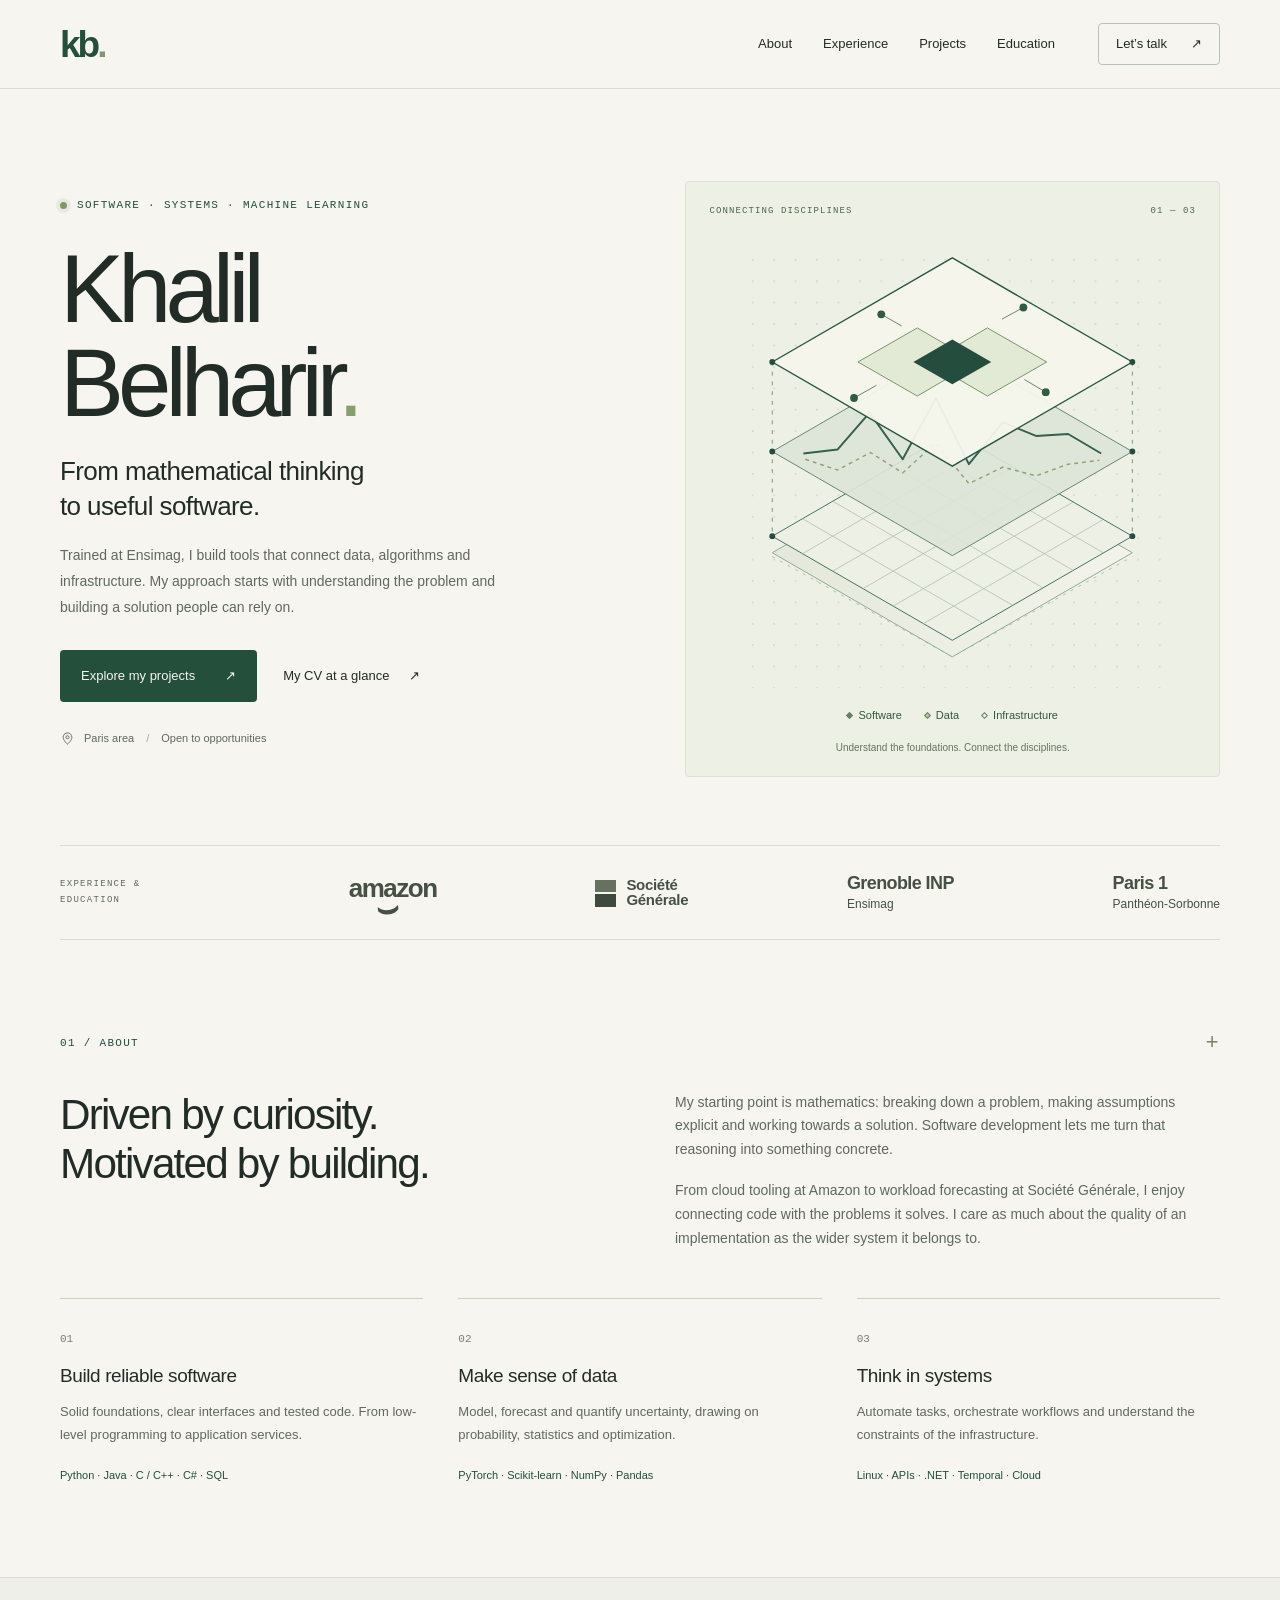
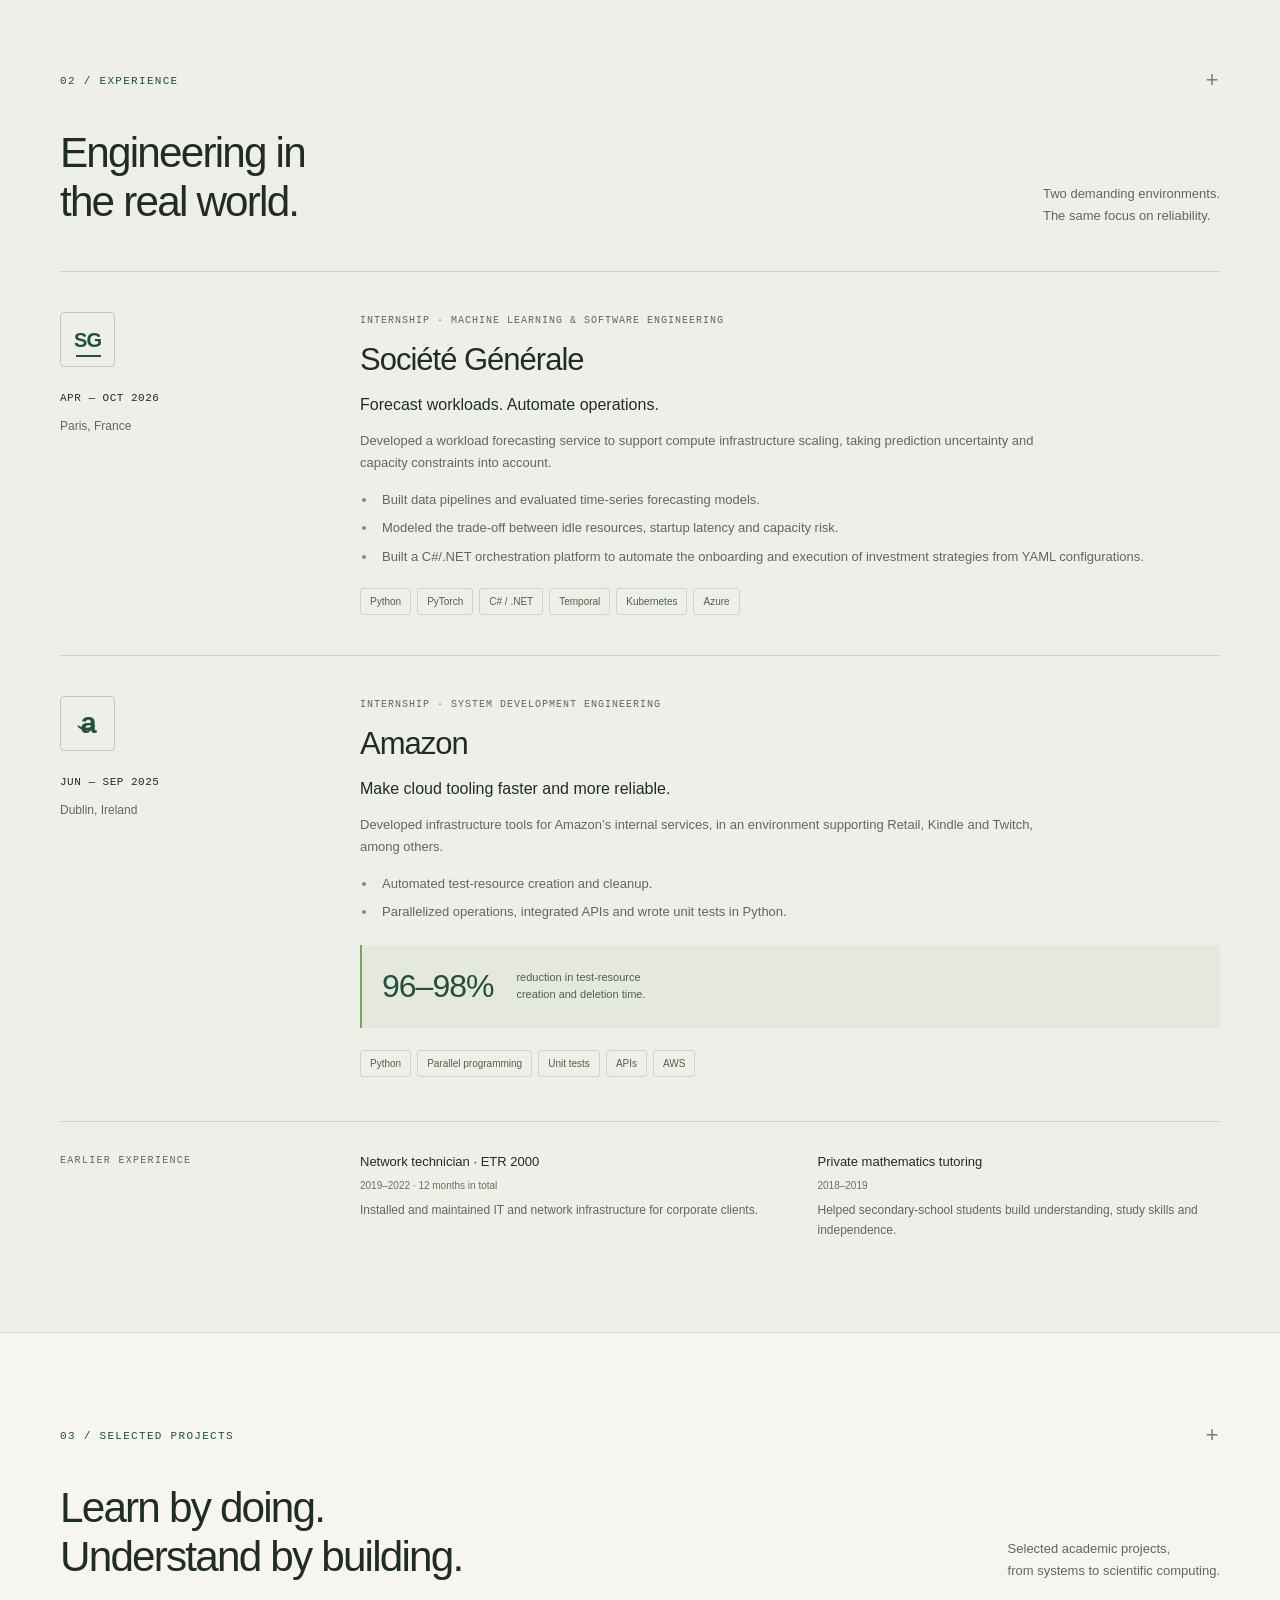
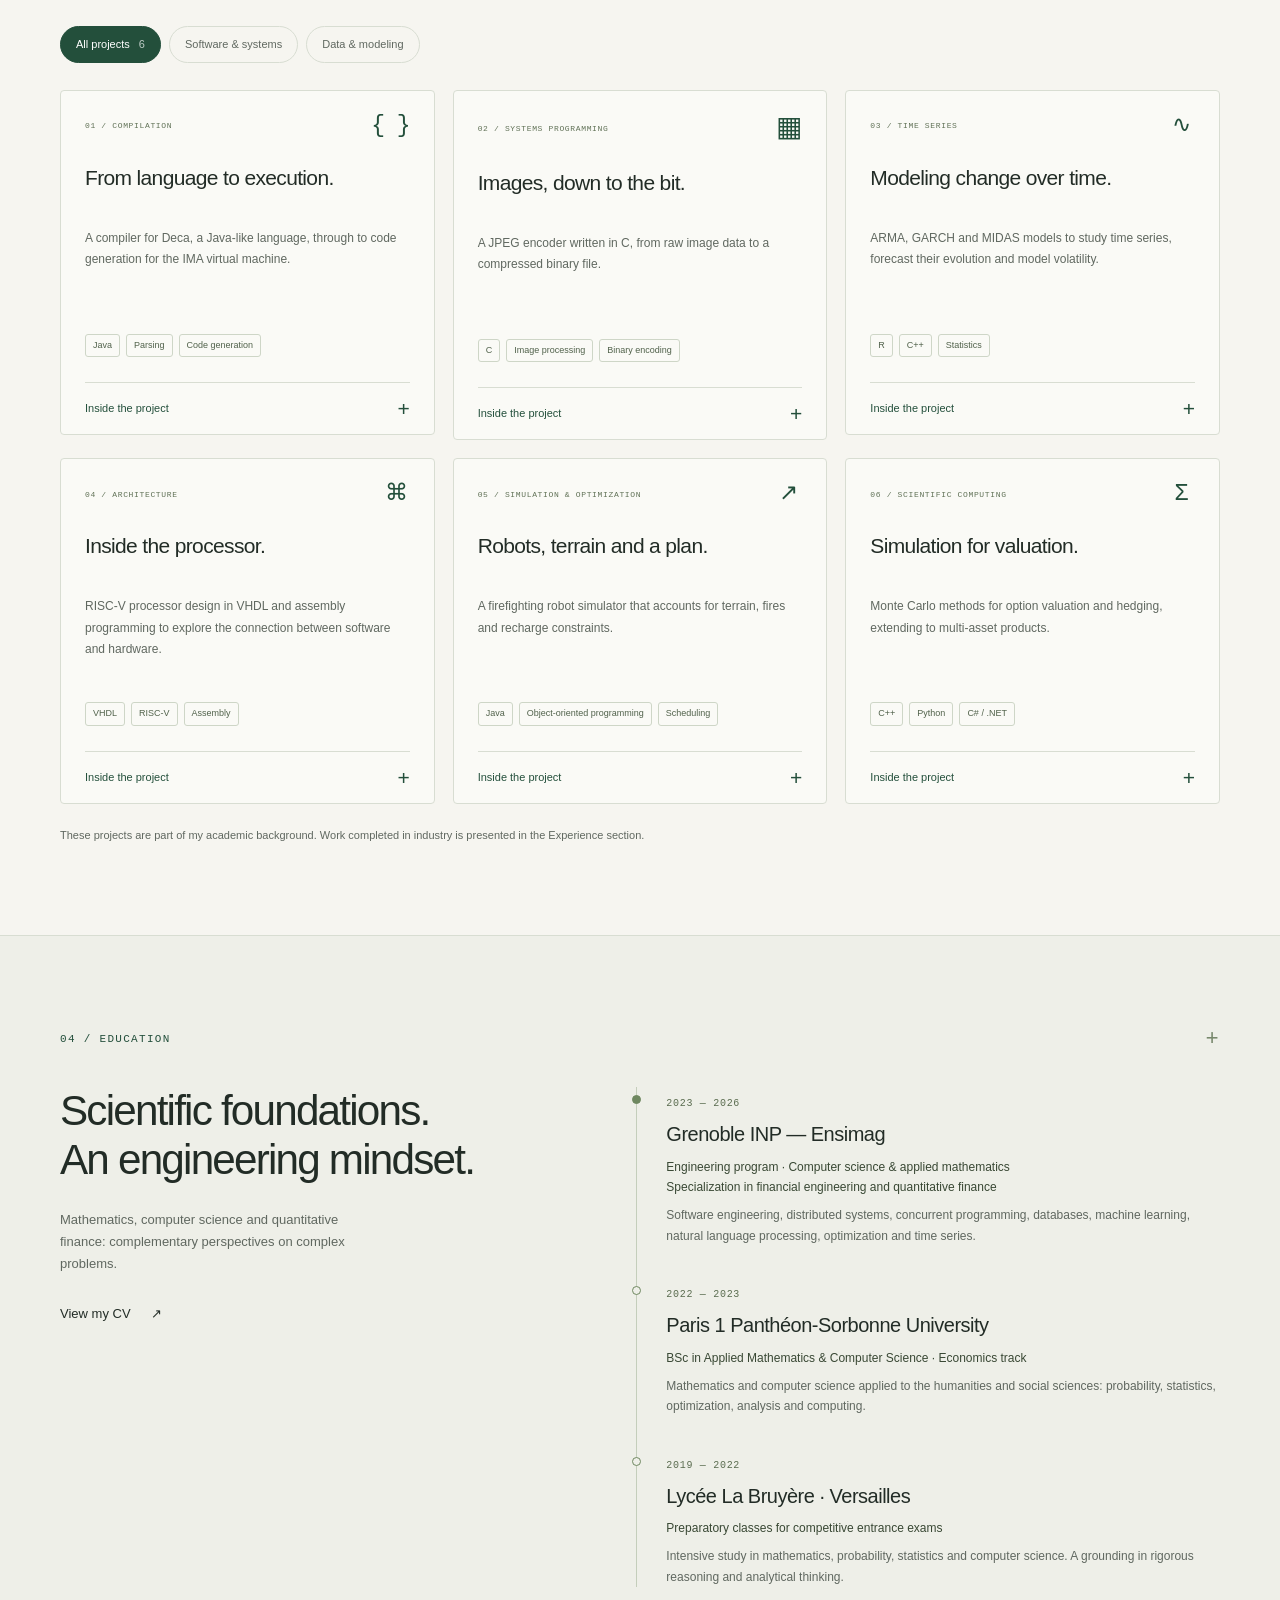
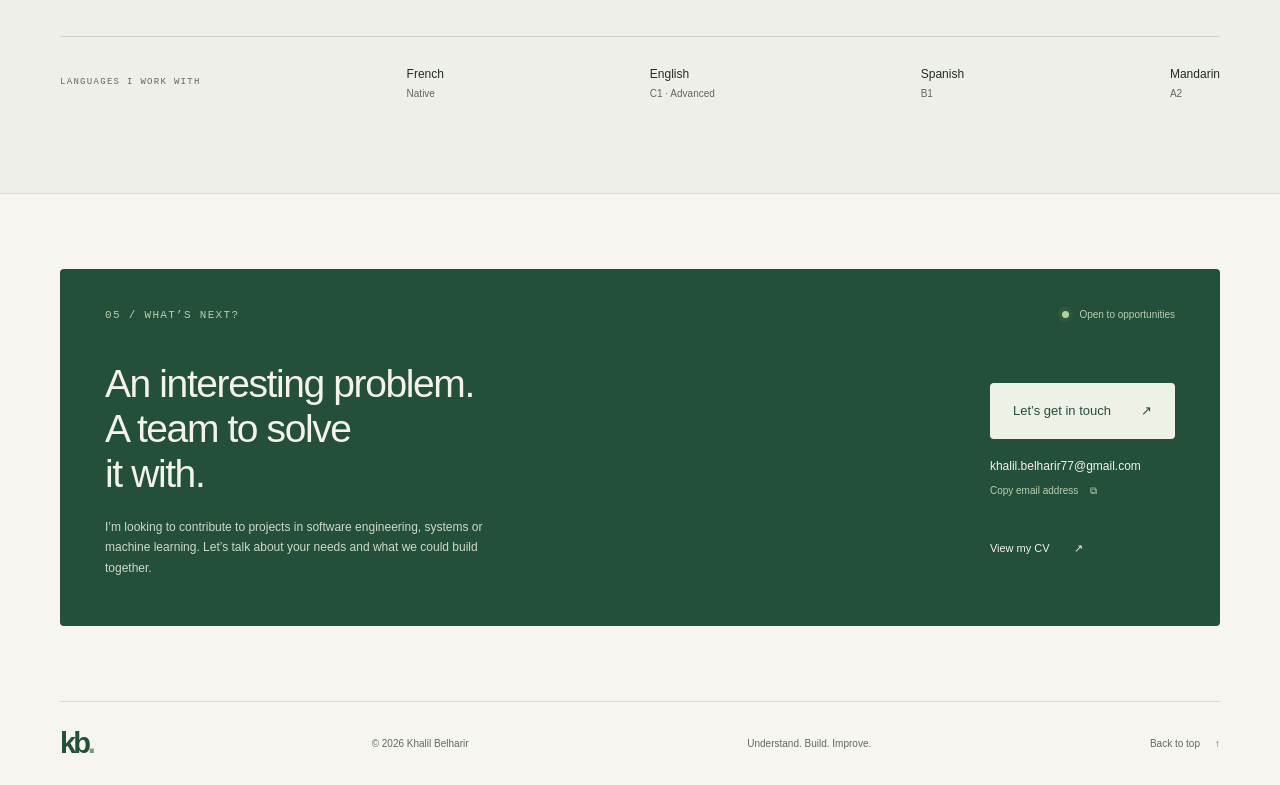
==== commit ebb1b250: "Translate the portfolio and CV into English" ====
--- a/index.html
+++ b/index.html
@@ -1,49 +1,49 @@
 <!doctype html>
-<html lang="fr">
+<html lang="en">
 <head>
   <meta charset="utf-8">
   <meta name="viewport" content="width=device-width, initial-scale=1">
   <meta name="theme-color" content="#f6f5f0">
-  <meta name="description" content="Khalil Belharir, ingénieur logiciel et machine learning formé à l’Ensimag. Expériences chez Amazon et Société Générale. Découvrez mon parcours, mes projets et mes compétences.">
+  <meta name="description" content="Khalil Belharir, software and machine learning engineer trained at Ensimag. Experience at Amazon and Société Générale. Explore my background, projects and skills.">
   <meta property="og:type" content="website">
-  <meta property="og:locale" content="fr_FR">
-  <meta property="og:title" content="Khalil Belharir — Logiciel, systèmes & machine learning">
-  <meta property="og:description" content="De la rigueur mathématique aux logiciels utiles. Parcours, expériences et projets d’un ingénieur formé à l’Ensimag.">
-  <title>Khalil Belharir — Ingénieur logiciel & machine learning</title>
+  <meta property="og:locale" content="en_US">
+  <meta property="og:title" content="Khalil Belharir — Software, systems & machine learning">
+  <meta property="og:description" content="From mathematical thinking to useful software. The background, experience and projects of an Ensimag-trained engineer.">
+  <title>Khalil Belharir — Software & machine learning engineer</title>
   <link rel="icon" href="./assets/favicon.svg" type="image/svg+xml">
   <link rel="stylesheet" href="./styles.css">
   <script src="./script.js" defer></script>
 </head>
 <body>
-  <a class="skip-link" href="#main">Aller au contenu</a>
+  <a class="skip-link" href="#main">Skip to content</a>
   <header class="site-header">
     <div class="container header-inner">
-      <a class="brand" href="#home" aria-label="Khalil Belharir, accueil">kb<span>.</span></a>
+      <a class="brand" href="#home" aria-label="Khalil Belharir, home">kb<span>.</span></a>
       <button class="menu-toggle" type="button" aria-expanded="false" aria-controls="main-navigation" hidden>Menu <span aria-hidden="true">+</span></button>
-      <nav id="main-navigation" aria-label="Navigation principale">
-        <a href="#about">À propos</a>
-        <a href="#experience">Expériences</a>
-        <a href="#projects">Projets</a>
-        <a href="#education">Parcours</a>
-        <a class="nav-contact" href="#contact">Échangeons <span aria-hidden="true">↗</span></a>
+      <nav id="main-navigation" aria-label="Main navigation">
+        <a href="#about">About</a>
+        <a href="#experience">Experience</a>
+        <a href="#projects">Projects</a>
+        <a href="#education">Education</a>
+        <a class="nav-contact" href="#contact">Let’s talk <span aria-hidden="true">↗</span></a>
       </nav>
     </div>
   </header>
   <main id="main">
     <section class="hero container" id="home" aria-labelledby="hero-title">
       <div class="hero-content">
-        <p class="eyebrow"><span class="status-dot" aria-hidden="true"></span> Logiciel · Systèmes · Machine learning</p>
+        <p class="eyebrow"><span class="status-dot" aria-hidden="true"></span> Software · Systems · Machine learning</p>
         <h1 id="hero-title">Khalil<br>Belharir<span class="accent">.</span></h1>
-        <p class="hero-subtitle">De la rigueur mathématique<br>aux logiciels utiles.</p>
-        <p class="hero-description">Ingénieur formé à l’Ensimag, je développe des outils qui relient données, algorithmes et infrastructure. Avec une même exigence : comprendre le problème et construire une solution fiable.</p>
+        <p class="hero-subtitle">From mathematical thinking<br>to useful software.</p>
+        <p class="hero-description">Trained at Ensimag, I build tools that connect data, algorithms and infrastructure. My approach starts with understanding the problem and building a solution people can rely on.</p>
         <div class="hero-actions">
-          <a class="button button-primary" href="#projects">Découvrir mes projets <span aria-hidden="true">↗</span></a>
-          <a class="text-link" href="./cv.html">Mon CV en bref <span aria-hidden="true">↗</span></a>
+          <a class="button button-primary" href="#projects">Explore my projects <span aria-hidden="true">↗</span></a>
+          <a class="text-link" href="./cv.html">My CV at a glance <span aria-hidden="true">↗</span></a>
         </div>
-        <p class="hero-location"><svg viewBox="0 0 24 24" fill="none" aria-hidden="true"><path d="M19 10c0 5-7 11-7 11S5 15 5 10a7 7 0 1 1 14 0Z"/><circle cx="12" cy="10" r="2.5"/></svg> Région parisienne <span class="location-divider">/</span> Ouvert aux opportunités</p>
+        <p class="hero-location"><svg viewBox="0 0 24 24" fill="none" aria-hidden="true"><path d="M19 10c0 5-7 11-7 11S5 15 5 10a7 7 0 1 1 14 0Z"/><circle cx="12" cy="10" r="2.5"/></svg> Paris area <span class="location-divider">/</span> Open to opportunities</p>
       </div>
       <div class="hero-art" aria-hidden="true">
-        <div class="art-top"><span>UNE APPROCHE TRANSVERSALE</span><span>01 — 03</span></div>
+        <div class="art-top"><span>CONNECTING DISCIPLINES</span><span>01 — 03</span></div>
         <svg class="system-art" viewBox="0 0 500 510" fill="none">
           <defs>
             <pattern id="dots" x="0" y="0" width="22" height="22" patternUnits="userSpaceOnUse"><circle cx="1" cy="1" r="1" fill="#b9c3b7" opacity=".55"/></pattern>
@@ -65,13 +65,13 @@
           <path d="M65 150v179m370-179v179" stroke="#769680" stroke-dasharray="4 6"/>
           <g fill="#244d3d"><circle cx="65" cy="150" r="3"/><circle cx="435" cy="150" r="3"/><circle cx="65" cy="242" r="3"/><circle cx="435" cy="242" r="3"/><circle cx="65" cy="329" r="3"/><circle cx="435" cy="329" r="3"/></g>
         </svg>
-        <div class="art-caption"><span><i></i> Logiciel</span><span><i></i> Données</span><span><i></i> Infrastructure</span></div>
-        <p class="art-note">Comprendre les fondations. Relier les disciplines.</p>
+        <div class="art-caption"><span><i></i> Software</span><span><i></i> Data</span><span><i></i> Infrastructure</span></div>
+        <p class="art-note">Understand the foundations. Connect the disciplines.</p>
       </div>
     </section>
 
-    <div class="credentials container" aria-label="Entreprises et établissements de mon parcours">
-      <p>UN PARCOURS CONSTRUIT CHEZ</p>
+    <div class="credentials container" aria-label="Companies and institutions in my background">
+      <p>EXPERIENCE & EDUCATION</p>
       <div class="credential-name amazon-name">amazon<span aria-hidden="true">⌣</span></div>
       <div class="credential-name sg-name"><span class="sg-mark" aria-hidden="true"></span>Société<br>Générale</div>
       <div class="credential-name school-name">Grenoble INP<span>Ensimag</span></div>
@@ -79,61 +79,61 @@
     </div>
 
     <section class="section container about-section" id="about" aria-labelledby="about-title">
-      <div class="section-label"><span>01 / À PROPOS</span><span class="small-cross" aria-hidden="true">+</span></div>
+      <div class="section-label"><span>01 / ABOUT</span><span class="small-cross" aria-hidden="true">+</span></div>
       <div class="about-layout">
-        <h2 id="about-title">L’envie de comprendre.<br>Le plaisir de construire.</h2>
-        <div class="about-copy"><p>Mon point de départ, ce sont les mathématiques : décomposer un problème, expliciter les hypothèses, chercher une solution. Le développement me permet de transformer ce raisonnement en quelque chose de concret.</p><p>De l’outillage cloud chez Amazon à la prévision de charge chez Société Générale, j’aime travailler à la rencontre du code et de ses usages. Je m’intéresse autant à la qualité d’une implémentation qu’au système dans lequel elle s’inscrit.</p></div>
+        <h2 id="about-title">Driven by curiosity.<br>Motivated by building.</h2>
+        <div class="about-copy"><p>My starting point is mathematics: breaking down a problem, making assumptions explicit and working towards a solution. Software development lets me turn that reasoning into something concrete.</p><p>From cloud tooling at Amazon to workload forecasting at Société Générale, I enjoy connecting code with the problems it solves. I care as much about the quality of an implementation as the wider system it belongs to.</p></div>
       </div>
       <div class="expertise-grid">
-        <article class="expertise"><span class="expertise-number">01</span><h3>Construire des logiciels</h3><p>Des fondations solides, des interfaces claires et du code testé. Du bas niveau aux services applicatifs.</p><p class="expertise-stack">Python · Java · C / C++ · C# · SQL</p></article>
-        <article class="expertise"><span class="expertise-number">02</span><h3>Faire parler les données</h3><p>Modéliser, prévoir et mesurer l’incertitude, avec un socle en probabilités, statistiques et optimisation.</p><p class="expertise-stack">PyTorch · Scikit-learn · NumPy · Pandas</p></article>
-        <article class="expertise"><span class="expertise-number">03</span><h3>Penser en systèmes</h3><p>Automatiser les tâches, orchestrer les traitements et comprendre les contraintes de l’infrastructure.</p><p class="expertise-stack">Linux · APIs · .NET · Temporal · Cloud</p></article>
+        <article class="expertise"><span class="expertise-number">01</span><h3>Build reliable software</h3><p>Solid foundations, clear interfaces and tested code. From low-level programming to application services.</p><p class="expertise-stack">Python · Java · C / C++ · C# · SQL</p></article>
+        <article class="expertise"><span class="expertise-number">02</span><h3>Make sense of data</h3><p>Model, forecast and quantify uncertainty, drawing on probability, statistics and optimization.</p><p class="expertise-stack">PyTorch · Scikit-learn · NumPy · Pandas</p></article>
+        <article class="expertise"><span class="expertise-number">03</span><h3>Think in systems</h3><p>Automate tasks, orchestrate workflows and understand the constraints of the infrastructure.</p><p class="expertise-stack">Linux · APIs · .NET · Temporal · Cloud</p></article>
       </div>
     </section>
 
     <section class="experience-section" id="experience" aria-labelledby="experience-title">
       <div class="container section">
-        <div class="section-label"><span>02 / EXPÉRIENCES</span><span class="small-cross" aria-hidden="true">+</span></div>
-        <div class="section-heading"><h2 id="experience-title">Le code à l’épreuve<br>du terrain.</h2><p>Deux environnements exigeants.<br>Un même souci de fiabilité.</p></div>
+        <div class="section-label"><span>02 / EXPERIENCE</span><span class="small-cross" aria-hidden="true">+</span></div>
+        <div class="section-heading"><h2 id="experience-title">Engineering in<br>the real world.</h2><p>Two demanding environments.<br>The same focus on reliability.</p></div>
         <article class="experience-row">
-          <div class="experience-meta"><span class="company-symbol sg-symbol" aria-hidden="true">sg<span></span></span><p>AVR. — OCT. 2026</p><span>Paris, France</span></div>
-          <div class="experience-content"><p class="role-type">STAGE · MACHINE LEARNING & SOFTWARE ENGINEERING</p><h3>Société Générale</h3><p class="experience-intro">Anticiper la charge. Automatiser les opérations.</p><p>Développement d’un service de prévision de charge pour aider au dimensionnement de l’infrastructure de calcul, en intégrant l’incertitude des prédictions et les contraintes de capacité.</p><ul><li>Construction de pipelines de données et évaluation de modèles de séries temporelles.</li><li>Modélisation du compromis entre ressources inutilisées, latence de démarrage et risque de capacité.</li><li>Création d’une plateforme d’orchestration C#/.NET pour automatiser l’intégration et l’exécution de stratégies d’investissement à partir de configurations YAML.</li></ul><div class="tags"><span>Python</span><span>PyTorch</span><span>C# / .NET</span><span>Temporal</span><span>Kubernetes</span><span>Azure</span></div></div>
+          <div class="experience-meta"><span class="company-symbol sg-symbol" aria-hidden="true">sg<span></span></span><p>APR — OCT 2026</p><span>Paris, France</span></div>
+          <div class="experience-content"><p class="role-type">INTERNSHIP · MACHINE LEARNING & SOFTWARE ENGINEERING</p><h3>Société Générale</h3><p class="experience-intro">Forecast workloads. Automate operations.</p><p>Developed a workload forecasting service to support compute infrastructure scaling, taking prediction uncertainty and capacity constraints into account.</p><ul><li>Built data pipelines and evaluated time-series forecasting models.</li><li>Modeled the trade-off between idle resources, startup latency and capacity risk.</li><li>Built a C#/.NET orchestration platform to automate the onboarding and execution of investment strategies from YAML configurations.</li></ul><div class="tags"><span>Python</span><span>PyTorch</span><span>C# / .NET</span><span>Temporal</span><span>Kubernetes</span><span>Azure</span></div></div>
         </article>
         <article class="experience-row">
-          <div class="experience-meta"><span class="company-symbol amazon-symbol" aria-hidden="true">a<span>⌣</span></span><p>JUIN — SEPT. 2025</p><span>Dublin, Irlande</span></div>
-          <div class="experience-content"><p class="role-type">STAGE · SYSTEM DEVELOPMENT ENGINEERING</p><h3>Amazon</h3><p class="experience-intro">Rendre l’outillage cloud plus rapide et plus fiable.</p><p>Développement d’outils d’infrastructure pour les services internes d’Amazon, dans un environnement couvrant notamment Retail, Kindle et Twitch.</p><ul><li>Automatisation de la création et du nettoyage de ressources de test.</li><li>Parallélisation des opérations, intégration d’APIs et tests unitaires en Python.</li></ul><div class="impact"><strong>96–98 %</strong><span>de réduction du temps de création<br>et de suppression des ressources de test.</span></div><div class="tags"><span>Python</span><span>Programmation parallèle</span><span>Tests unitaires</span><span>APIs</span><span>AWS</span></div></div>
+          <div class="experience-meta"><span class="company-symbol amazon-symbol" aria-hidden="true">a<span>⌣</span></span><p>JUN — SEP 2025</p><span>Dublin, Ireland</span></div>
+          <div class="experience-content"><p class="role-type">INTERNSHIP · SYSTEM DEVELOPMENT ENGINEERING</p><h3>Amazon</h3><p class="experience-intro">Make cloud tooling faster and more reliable.</p><p>Developed infrastructure tools for Amazon’s internal services, in an environment supporting Retail, Kindle and Twitch, among others.</p><ul><li>Automated test-resource creation and cleanup.</li><li>Parallelized operations, integrated APIs and wrote unit tests in Python.</li></ul><div class="impact"><strong>96–98%</strong><span>reduction in test-resource<br>creation and deletion time.</span></div><div class="tags"><span>Python</span><span>Parallel programming</span><span>Unit tests</span><span>APIs</span><span>AWS</span></div></div>
         </article>
-        <div class="earlier-experience"><p>ET AUSSI</p><div><strong>Technicien réseaux · ETR 2000</strong><span>2019–2022 · 12 mois cumulés</span><p>Installation et maintenance d’infrastructures informatiques et réseaux pour des clients entreprises.</p></div><div><strong>Cours particuliers de mathématiques</strong><span>2018–2019</span><p>Accompagnement de collégiens et lycéens : compréhension, méthode et autonomie.</p></div></div>
+        <div class="earlier-experience"><p>EARLIER EXPERIENCE</p><div><strong>Network technician · ETR 2000</strong><span>2019–2022 · 12 months in total</span><p>Installed and maintained IT and network infrastructure for corporate clients.</p></div><div><strong>Private mathematics tutoring</strong><span>2018–2019</span><p>Helped secondary-school students build understanding, study skills and independence.</p></div></div>
       </div>
     </section>
 
     <section class="section container" id="projects" aria-labelledby="projects-title">
-      <div class="section-label"><span>03 / PROJETS CHOISIS</span><span class="small-cross" aria-hidden="true">+</span></div>
-      <div class="section-heading"><h2 id="projects-title">Apprendre en faisant.<br>Comprendre en construisant.</h2><p>Une sélection de projets académiques,<br>des systèmes au calcul scientifique.</p></div>
-      <div class="project-toolbar" hidden><div class="filters" role="group" aria-label="Filtrer les projets"><button type="button" data-filter="all" aria-pressed="true">Tous les projets <span>6</span></button><button type="button" data-filter="software" aria-pressed="false">Logiciel & systèmes</button><button type="button" data-filter="data" aria-pressed="false">Données & modélisation</button></div><p class="sr-only" id="project-status" role="status" aria-live="polite"></p></div>
+      <div class="section-label"><span>03 / SELECTED PROJECTS</span><span class="small-cross" aria-hidden="true">+</span></div>
+      <div class="section-heading"><h2 id="projects-title">Learn by doing.<br>Understand by building.</h2><p>Selected academic projects,<br>from systems to scientific computing.</p></div>
+      <div class="project-toolbar" hidden><div class="filters" role="group" aria-label="Filter projects"><button type="button" data-filter="all" aria-pressed="true">All projects <span>6</span></button><button type="button" data-filter="software" aria-pressed="false">Software & systems</button><button type="button" data-filter="data" aria-pressed="false">Data & modeling</button></div><p class="sr-only" id="project-status" role="status" aria-live="polite"></p></div>
       <div class="project-grid">
-        <article class="project-card" data-category="software"><div class="project-top"><span>01 / COMPILATION</span><span class="project-glyph" aria-hidden="true">{ }</span></div><h3>Du langage au programme.</h3><p>Un compilateur pour Deca, un langage proche de Java, jusqu’à la génération de code pour la machine virtuelle IMA.</p><div class="tags"><span>Java</span><span>Analyse syntaxique</span><span>Génération de code</span></div><details><summary>Dans le projet <span aria-hidden="true">+</span></summary><div class="project-detail"><p>Implémentation des étapes de compilation : analyse syntaxique, vérification sémantique et génération de code assembleur IMA.</p><p><strong>Le sujet central :</strong> transformer une description de haut niveau en instructions exécutables, en respectant la sémantique du langage.</p></div></details></article>
-        <article class="project-card" data-category="software"><div class="project-top"><span>02 / PROGRAMMATION SYSTÈME</span><span class="project-glyph pixel-glyph" aria-hidden="true">▦</span></div><h3>L’image, jusqu’au bit.</h3><p>Un encodeur JPEG développé en C, de l’image brute à la production d’un fichier binaire compressé.</p><div class="tags"><span>C</span><span>Traitement d’image</span><span>Encodage binaire</span></div><details><summary>Dans le projet <span aria-hidden="true">+</span></summary><div class="project-detail"><p>Construction de la chaîne d’encodage permettant de passer des données d’une image à leur représentation au format JPEG.</p><p><strong>Le sujet central :</strong> relier les transformations de données, la programmation bas niveau et les contraintes d’un format de fichier.</p></div></details></article>
-        <article class="project-card" data-category="data"><div class="project-top"><span>03 / SÉRIES TEMPORELLES</span><span class="project-glyph" aria-hidden="true">∿</span></div><h3>Modéliser ce qui évolue.</h3><p>Des modèles ARMA, GARCH et MIDAS pour étudier les séries temporelles, prévoir leur évolution et modéliser la volatilité.</p><div class="tags"><span>R</span><span>C++</span><span>Statistiques</span></div><details><summary>Dans le projet <span aria-hidden="true">+</span></summary><div class="project-detail"><p>Estimation par maximum de vraisemblance, calcul d’espérances et de variances conditionnelles, tests d’hypothèses et outils de simulation.</p><p><strong>Le sujet central :</strong> comprendre les hypothèses d’un modèle et quantifier l’incertitude qui accompagne ses prévisions.</p></div></details></article>
-        <article class="project-card" data-category="software"><div class="project-top"><span>04 / ARCHITECTURE</span><span class="project-glyph" aria-hidden="true">⌘</span></div><h3>Sous le capot du processeur.</h3><p>Conception d’un processeur RISC-V en VHDL et programmation assembleur pour explorer le lien entre logiciel et matériel.</p><div class="tags"><span>VHDL</span><span>RISC-V</span><span>Assembleur</span></div><details><summary>Dans le projet <span aria-hidden="true">+</span></summary><div class="project-detail"><p>Implémentation de circuits pour exécuter des instructions RISC-V et traduction de programmes C en assembleur.</p><p><strong>Le sujet central :</strong> suivre l’exécution d’un programme jusqu’aux composants qui réalisent les opérations.</p></div></details></article>
-        <article class="project-card" data-category="software"><div class="project-top"><span>05 / SIMULATION & OPTIMISATION</span><span class="project-glyph" aria-hidden="true">↗</span></div><h3>Des robots, un terrain, un plan.</h3><p>Un simulateur de robots pompiers qui prend en compte le terrain, les incendies et les contraintes de recharge.</p><div class="tags"><span>Java</span><span>Programmation objet</span><span>Ordonnancement</span></div><details><summary>Dans le projet <span aria-hidden="true">+</span></summary><div class="project-detail"><p>Modélisation des robots et de leur environnement, puis organisation de leurs interventions en fonction des contraintes de déplacement et de ressources.</p><p><strong>Le sujet central :</strong> faire coopérer plusieurs composants dans une simulation cohérente, avec des décisions sous contraintes.</p></div></details></article>
-        <article class="project-card" data-category="data"><div class="project-top"><span>06 / CALCUL SCIENTIFIQUE</span><span class="project-glyph" aria-hidden="true">Σ</span></div><h3>Simuler pour mieux évaluer.</h3><p>Des méthodes de Monte-Carlo pour la valorisation d’options et leur couverture, avec une ouverture sur les produits multi-actifs.</p><div class="tags"><span>C++</span><span>Python</span><span>C# / .NET</span></div><details><summary>Dans le projet <span aria-hidden="true">+</span></summary><div class="project-detail"><p>Implémentation de méthodes de valorisation et de couverture en delta, dont l’approche de Longstaff-Schwartz pour les options américaines. Développement d’un moteur C++ de valorisation de produits structurés multi-actifs.</p><p><strong>Le sujet central :</strong> traduire un modèle mathématique en un outil numérique de simulation et d’évaluation.</p></div></details></article>
+        <article class="project-card" data-category="software"><div class="project-top"><span>01 / COMPILATION</span><span class="project-glyph" aria-hidden="true">{ }</span></div><h3>From language to execution.</h3><p>A compiler for Deca, a Java-like language, through to code generation for the IMA virtual machine.</p><div class="tags"><span>Java</span><span>Parsing</span><span>Code generation</span></div><details><summary>Inside the project <span aria-hidden="true">+</span></summary><div class="project-detail"><p>Implemented the compilation pipeline: parsing, semantic analysis and IMA assembly code generation.</p><p><strong>The core challenge:</strong> turning a high-level description into executable instructions while preserving the language’s semantics.</p></div></details></article>
+        <article class="project-card" data-category="software"><div class="project-top"><span>02 / SYSTEMS PROGRAMMING</span><span class="project-glyph pixel-glyph" aria-hidden="true">▦</span></div><h3>Images, down to the bit.</h3><p>A JPEG encoder written in C, from raw image data to a compressed binary file.</p><div class="tags"><span>C</span><span>Image processing</span><span>Binary encoding</span></div><details><summary>Inside the project <span aria-hidden="true">+</span></summary><div class="project-detail"><p>Built the encoding pipeline that transforms image data into its JPEG representation.</p><p><strong>The core challenge:</strong> connecting data transformations, low-level programming and the constraints of a file format.</p></div></details></article>
+        <article class="project-card" data-category="data"><div class="project-top"><span>03 / TIME SERIES</span><span class="project-glyph" aria-hidden="true">∿</span></div><h3>Modeling change over time.</h3><p>ARMA, GARCH and MIDAS models to study time series, forecast their evolution and model volatility.</p><div class="tags"><span>R</span><span>C++</span><span>Statistics</span></div><details><summary>Inside the project <span aria-hidden="true">+</span></summary><div class="project-detail"><p>Maximum likelihood estimation, conditional mean and variance calculations, hypothesis testing and simulation tools.</p><p><strong>The core challenge:</strong> understanding a model’s assumptions and quantifying the uncertainty in its forecasts.</p></div></details></article>
+        <article class="project-card" data-category="software"><div class="project-top"><span>04 / ARCHITECTURE</span><span class="project-glyph" aria-hidden="true">⌘</span></div><h3>Inside the processor.</h3><p>RISC-V processor design in VHDL and assembly programming to explore the connection between software and hardware.</p><div class="tags"><span>VHDL</span><span>RISC-V</span><span>Assembly</span></div><details><summary>Inside the project <span aria-hidden="true">+</span></summary><div class="project-detail"><p>Implemented circuits to execute RISC-V instructions and translated C programs into assembly.</p><p><strong>The core challenge:</strong> tracing a program’s execution down to the components that perform each operation.</p></div></details></article>
+        <article class="project-card" data-category="software"><div class="project-top"><span>05 / SIMULATION & OPTIMIZATION</span><span class="project-glyph" aria-hidden="true">↗</span></div><h3>Robots, terrain and a plan.</h3><p>A firefighting robot simulator that accounts for terrain, fires and recharge constraints.</p><div class="tags"><span>Java</span><span>Object-oriented programming</span><span>Scheduling</span></div><details><summary>Inside the project <span aria-hidden="true">+</span></summary><div class="project-detail"><p>Modeled robots and their environment, then scheduled their interventions around movement and resource constraints.</p><p><strong>The core challenge:</strong> coordinating multiple components in a consistent simulation while making decisions under constraints.</p></div></details></article>
+        <article class="project-card" data-category="data"><div class="project-top"><span>06 / SCIENTIFIC COMPUTING</span><span class="project-glyph" aria-hidden="true">Σ</span></div><h3>Simulation for valuation.</h3><p>Monte Carlo methods for option valuation and hedging, extending to multi-asset products.</p><div class="tags"><span>C++</span><span>Python</span><span>C# / .NET</span></div><details><summary>Inside the project <span aria-hidden="true">+</span></summary><div class="project-detail"><p>Implemented valuation and delta-hedging methods, including the Longstaff–Schwartz approach for American options. Built a C++ pricing engine for multi-asset structured products.</p><p><strong>The core challenge:</strong> turning a mathematical model into a numerical tool for simulation and valuation.</p></div></details></article>
       </div>
-      <p class="project-footnote">Ces projets illustrent mon parcours de formation. Les travaux réalisés en entreprise sont présentés dans la section Expériences.</p>
+      <p class="project-footnote">These projects are part of my academic background. Work completed in industry is presented in the Experience section.</p>
     </section>
 
     <section class="education-section" id="education" aria-labelledby="education-title"><div class="container section">
-      <div class="section-label"><span>04 / FORMATION</span><span class="small-cross" aria-hidden="true">+</span></div>
-      <div class="education-layout"><div class="education-intro"><h2 id="education-title">Un socle scientifique.<br>Une culture d’ingénieur.</h2><p>Mathématiques, informatique et finance quantitative : trois regards complémentaires pour aborder des problèmes complexes.</p><a class="text-link" href="./cv.html">Consulter mon CV <span aria-hidden="true">↗</span></a></div><div class="education-timeline">
-        <article><span class="timeline-date">2023 — 2026</span><h3>Grenoble INP — Ensimag</h3><p class="degree">Cursus ingénieur · Informatique & mathématiques appliquées<br>Spécialisation en ingénierie financière et finance quantitative</p><p>Génie logiciel, systèmes distribués, programmation concurrente, bases de données, machine learning, traitement du langage, optimisation et séries temporelles.</p></article>
-        <article><span class="timeline-date">2022 — 2023</span><h3>Université Paris 1 Panthéon-Sorbonne</h3><p class="degree">Licence MIASHS · Parcours économie</p><p>Mathématiques et informatique appliquées aux sciences humaines et sociales : probabilités, statistiques, optimisation, analyse et informatique.</p></article>
-        <article><span class="timeline-date">2019 — 2022</span><h3>Lycée La Bruyère · Versailles</h3><p class="degree">Classes préparatoires aux grandes écoles</p><p>Formation intensive en mathématiques, probabilités, statistiques et informatique. Rigueur du raisonnement et esprit de synthèse.</p></article>
+      <div class="section-label"><span>04 / EDUCATION</span><span class="small-cross" aria-hidden="true">+</span></div>
+      <div class="education-layout"><div class="education-intro"><h2 id="education-title">Scientific foundations.<br>An engineering mindset.</h2><p>Mathematics, computer science and quantitative finance: complementary perspectives on complex problems.</p><a class="text-link" href="./cv.html">View my CV <span aria-hidden="true">↗</span></a></div><div class="education-timeline">
+        <article><span class="timeline-date">2023 — 2026</span><h3>Grenoble INP — Ensimag</h3><p class="degree">Engineering program · Computer science & applied mathematics<br>Specialization in financial engineering and quantitative finance</p><p>Software engineering, distributed systems, concurrent programming, databases, machine learning, natural language processing, optimization and time series.</p></article>
+        <article><span class="timeline-date">2022 — 2023</span><h3>Paris 1 Panthéon-Sorbonne University</h3><p class="degree">BSc in Applied Mathematics & Computer Science · Economics track</p><p>Mathematics and computer science applied to the humanities and social sciences: probability, statistics, optimization, analysis and computing.</p></article>
+        <article><span class="timeline-date">2019 — 2022</span><h3>Lycée La Bruyère · Versailles</h3><p class="degree">Preparatory classes for competitive entrance exams</p><p>Intensive study in mathematics, probability, statistics and computer science. A grounding in rigorous reasoning and analytical thinking.</p></article>
       </div></div>
-      <div class="languages"><p>POUR TRAVAILLER ENSEMBLE</p><span><strong>Français</strong> Langue maternelle</span><span><strong>Anglais</strong> C1 · Avancé</span><span><strong>Espagnol</strong> B1</span><span><strong>Mandarin</strong> A2</span></div>
+      <div class="languages"><p>LANGUAGES I WORK WITH</p><span><strong>French</strong> Native</span><span><strong>English</strong> C1 · Advanced</span><span><strong>Spanish</strong> B1</span><span><strong>Mandarin</strong> A2</span></div>
     </div></section>
 
-    <section class="contact-section container" id="contact" aria-labelledby="contact-title"><div class="contact-panel"><div class="section-label"><span>05 / ET LA SUITE ?</span><span class="status-label"><span class="status-dot" aria-hidden="true"></span> À l’écoute d’opportunités</span></div><div class="contact-layout"><div><h2 id="contact-title">Un problème intéressant.<br>Une équipe avec qui<br>le résoudre.</h2><p>Je souhaite contribuer à des projets en développement logiciel, systèmes ou machine learning. Parlons de vos besoins et de ce que nous pourrions construire ensemble.</p></div><div class="contact-actions"><a class="button button-light" href="mailto:khalil.belharir77@gmail.com">Faisons connaissance <span aria-hidden="true">↗</span></a><a class="email-link" href="mailto:khalil.belharir77@gmail.com">khalil.belharir77@gmail.com</a><button class="copy-email" type="button" hidden>Copier l’adresse <span aria-hidden="true">⧉</span></button><p id="copy-status" class="copy-status" role="status" aria-live="polite"></p><a class="contact-cv" href="./cv.html">Consulter mon CV <span aria-hidden="true">↗</span></a></div></div></div></section>
+    <section class="contact-section container" id="contact" aria-labelledby="contact-title"><div class="contact-panel"><div class="section-label"><span>05 / WHAT’S NEXT?</span><span class="status-label"><span class="status-dot" aria-hidden="true"></span> Open to opportunities</span></div><div class="contact-layout"><div><h2 id="contact-title">An interesting problem.<br>A team to solve<br>it with.</h2><p>I’m looking to contribute to projects in software engineering, systems or machine learning. Let’s talk about your needs and what we could build together.</p></div><div class="contact-actions"><a class="button button-light" href="mailto:khalil.belharir77@gmail.com">Let’s get in touch <span aria-hidden="true">↗</span></a><a class="email-link" href="mailto:khalil.belharir77@gmail.com">khalil.belharir77@gmail.com</a><button class="copy-email" type="button" hidden>Copy email address <span aria-hidden="true">⧉</span></button><p id="copy-status" class="copy-status" role="status" aria-live="polite"></p><a class="contact-cv" href="./cv.html">View my CV <span aria-hidden="true">↗</span></a></div></div></div></section>
   </main>
-  <footer class="container site-footer"><a class="brand" href="#home" aria-label="Revenir en haut">kb<span>.</span></a><p>© <span id="current-year">2026</span> Khalil Belharir</p><p>Comprendre. Construire. Faire progresser.</p><a class="back-top" href="#home">Retour en haut <span aria-hidden="true">↑</span></a></footer>
+  <footer class="container site-footer"><a class="brand" href="#home" aria-label="Back to top">kb<span>.</span></a><p>© <span id="current-year">2026</span> Khalil Belharir</p><p>Understand. Build. Improve.</p><a class="back-top" href="#home">Back to top <span aria-hidden="true">↑</span></a></footer>
 </body>
 </html>
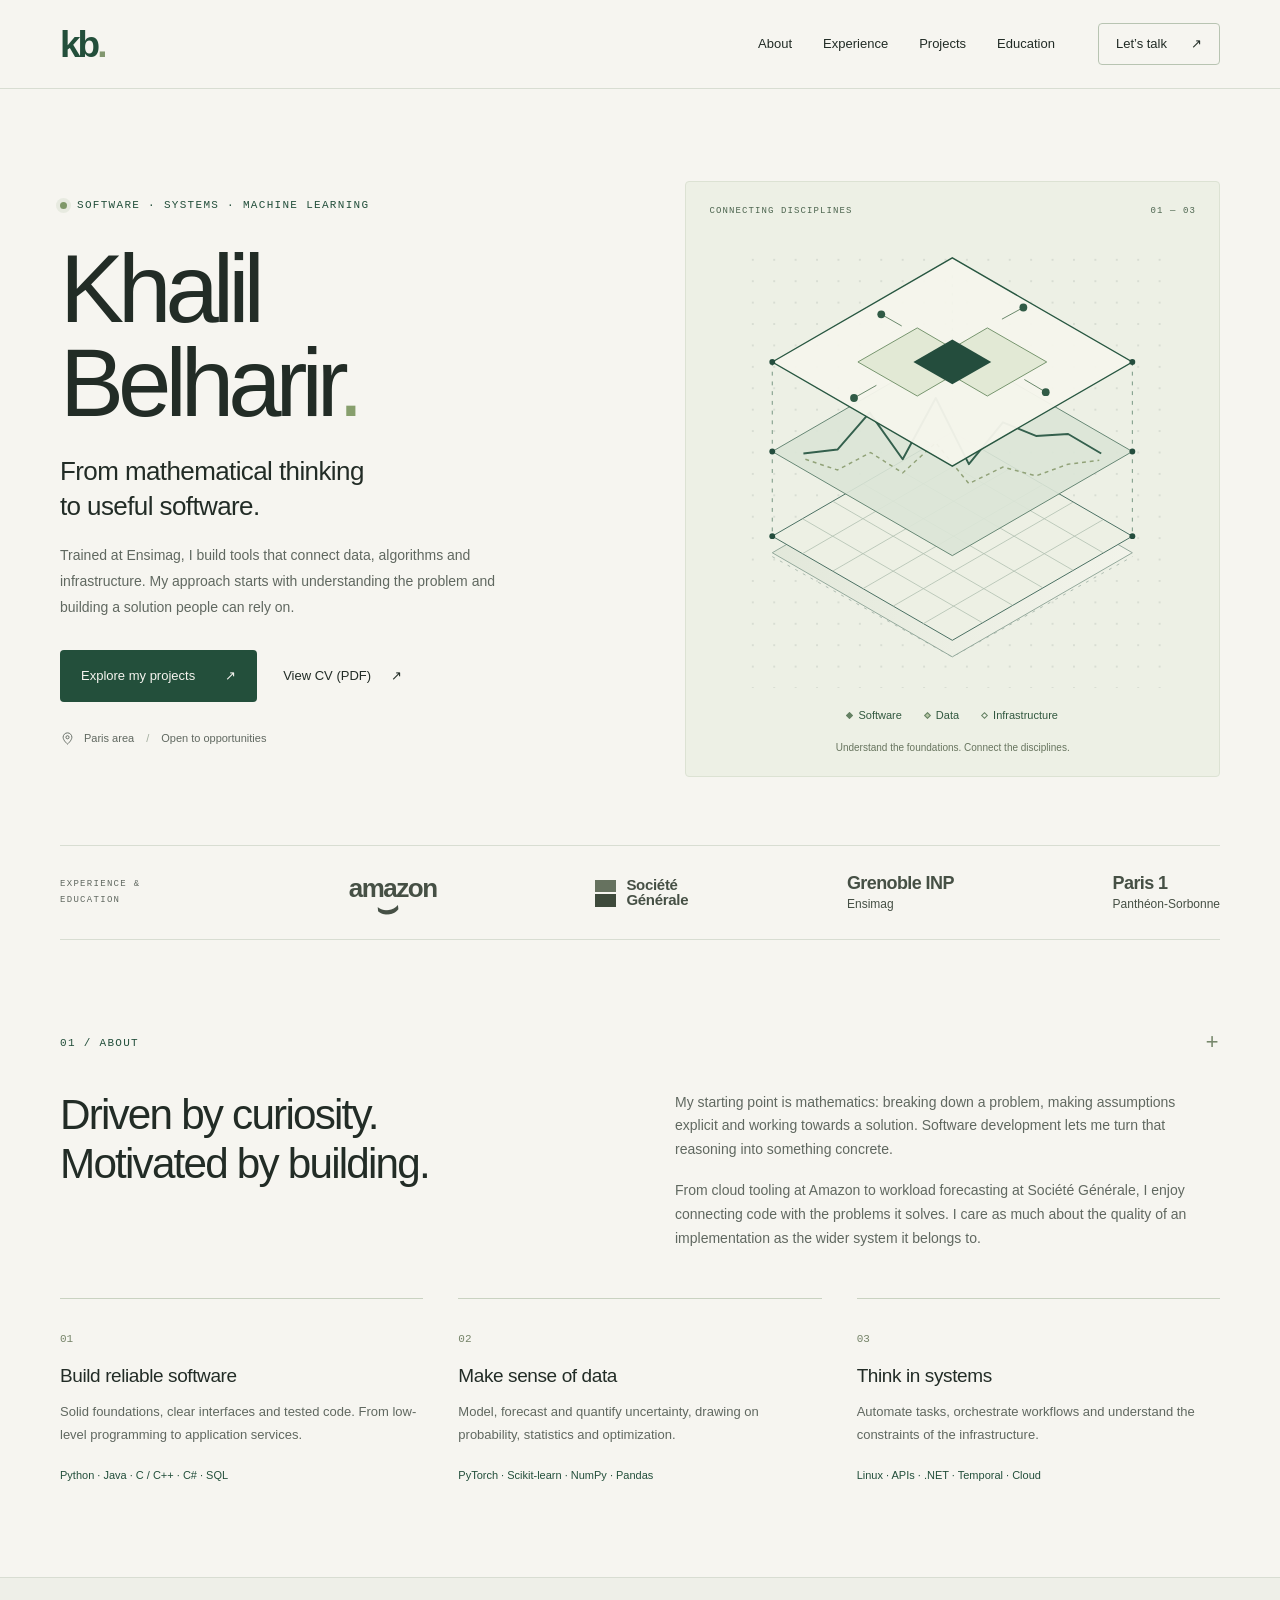
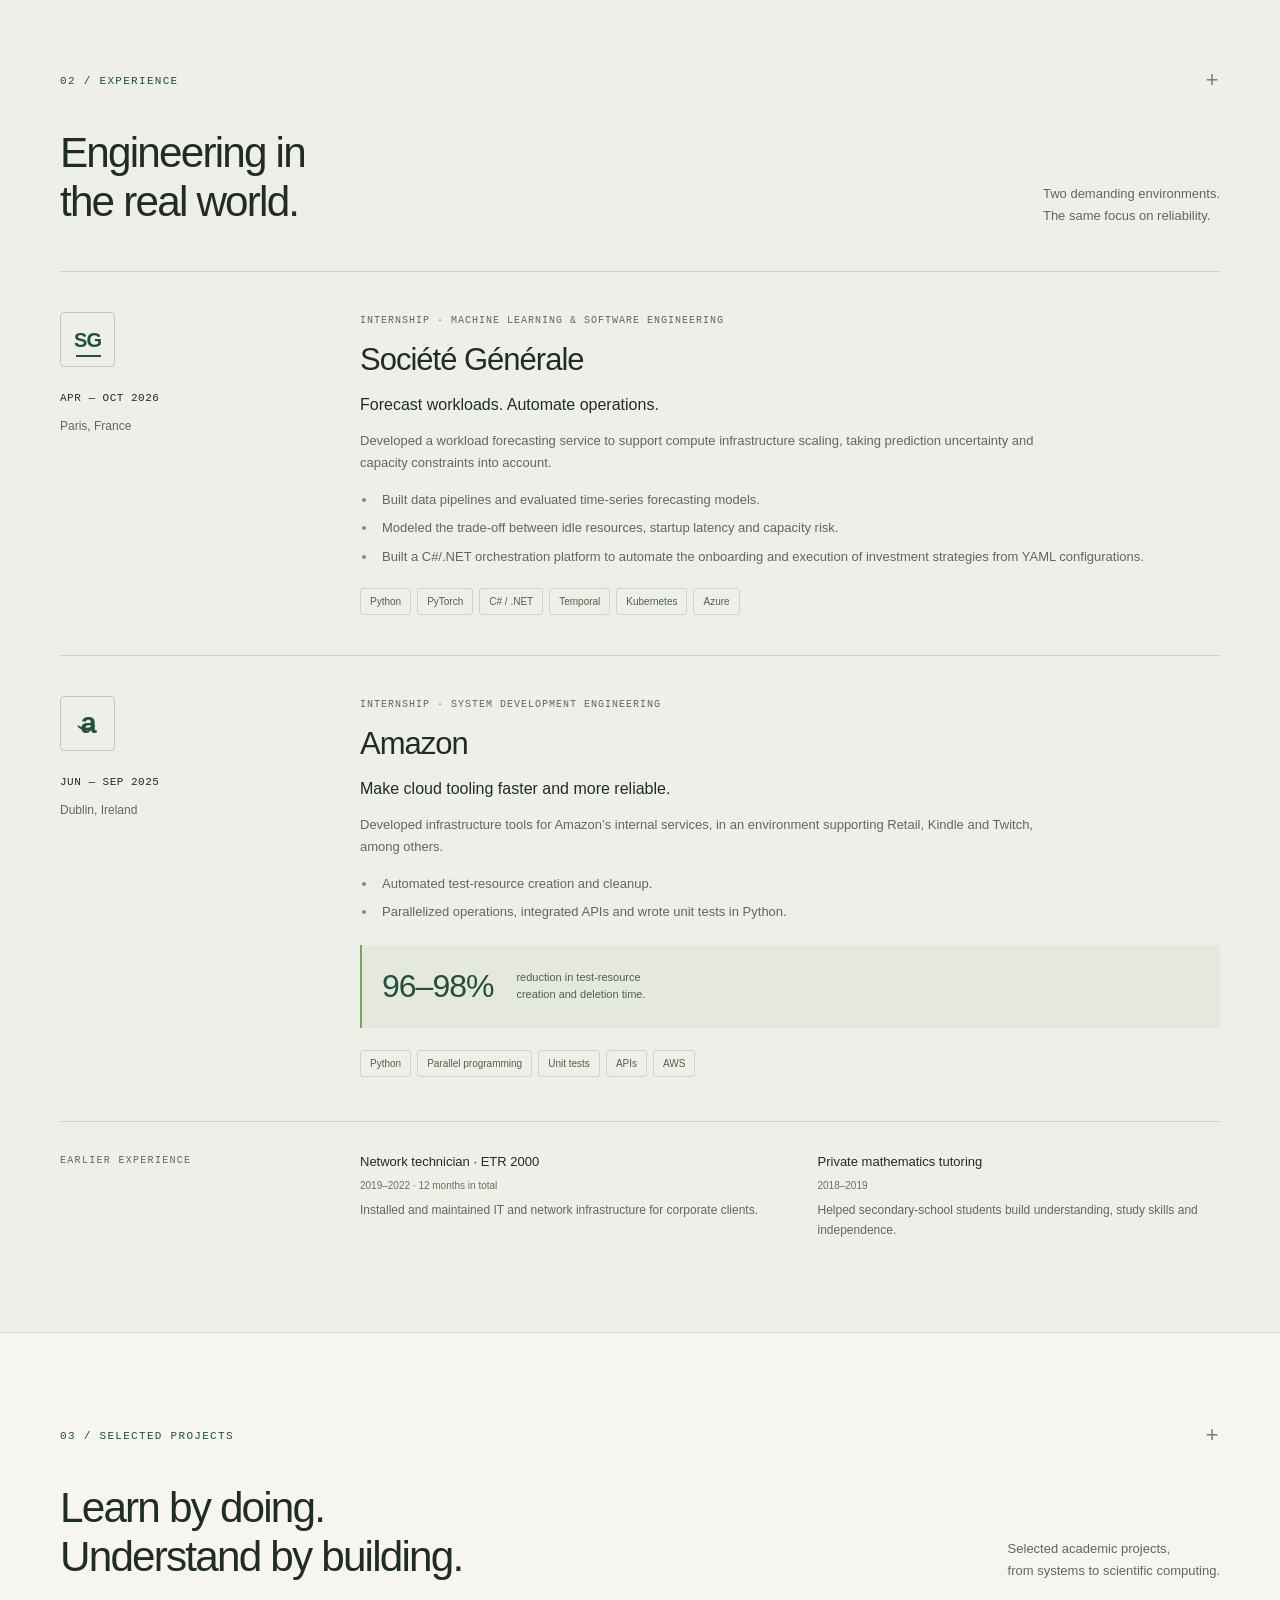
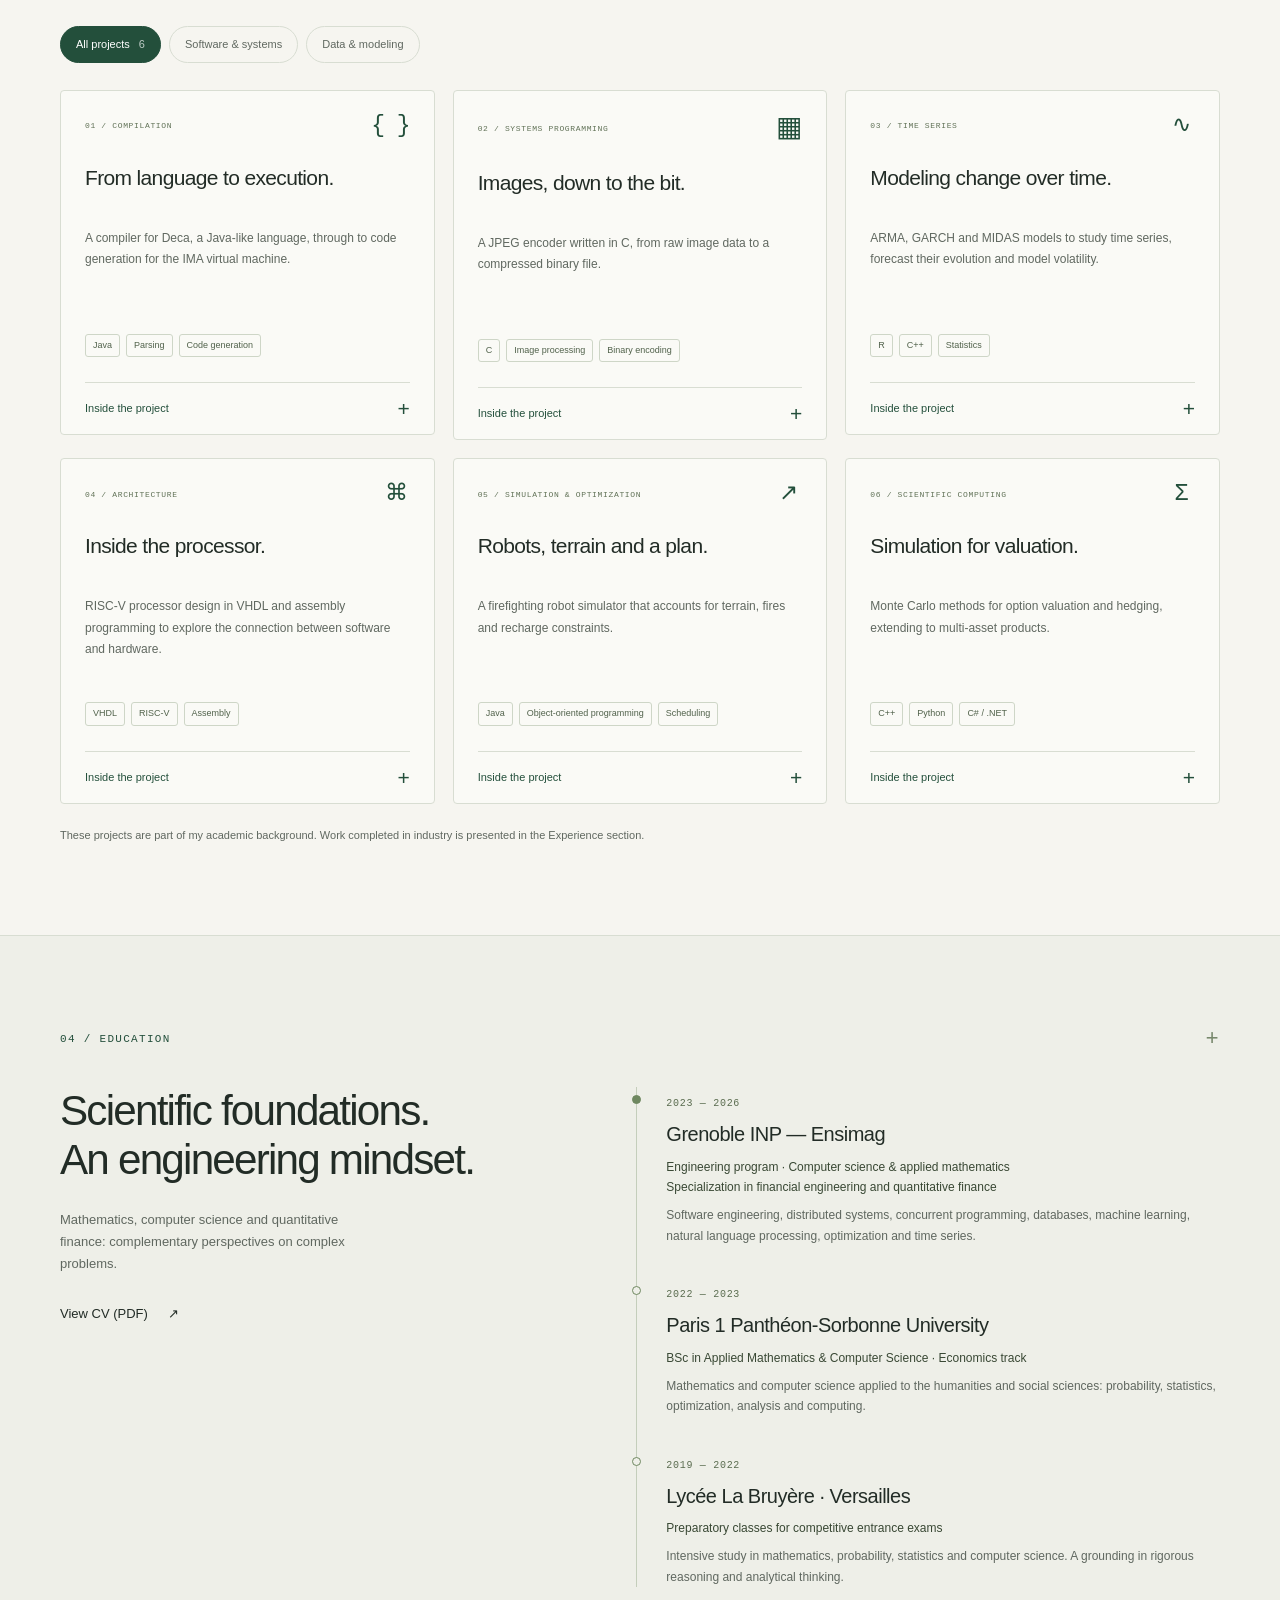
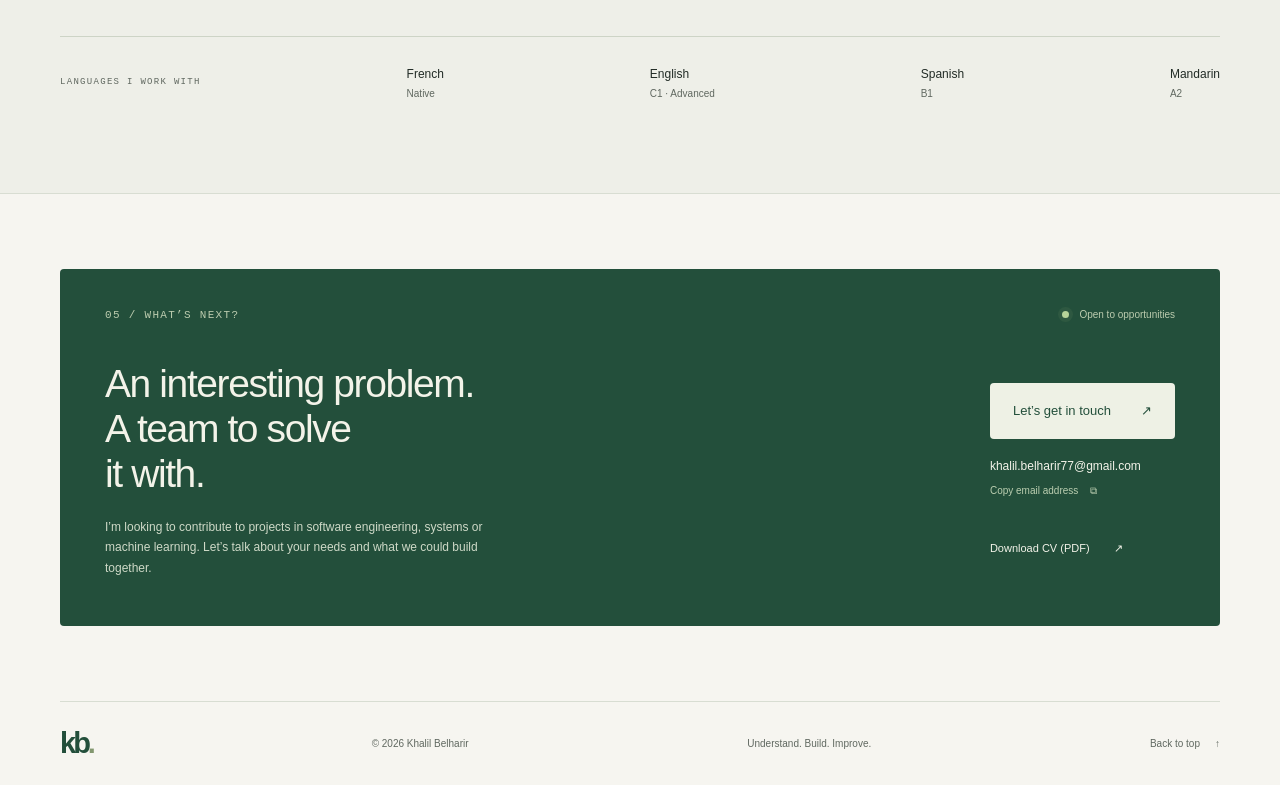
==== commit 4e1c716e: "Replace generated resume with the supplied original PDF" ====
--- a/index.html
+++ b/index.html
@@ -38,7 +38,7 @@
         <p class="hero-description">Trained at Ensimag, I build tools that connect data, algorithms and infrastructure. My approach starts with understanding the problem and building a solution people can rely on.</p>
         <div class="hero-actions">
           <a class="button button-primary" href="#projects">Explore my projects <span aria-hidden="true">↗</span></a>
-          <a class="text-link" href="./cv.html">My CV at a glance <span aria-hidden="true">↗</span></a>
+          <a class="text-link" href="./assets/Khalil-Belharir-CV.pdf">View CV (PDF) <span aria-hidden="true">↗</span></a>
         </div>
         <p class="hero-location"><svg viewBox="0 0 24 24" fill="none" aria-hidden="true"><path d="M19 10c0 5-7 11-7 11S5 15 5 10a7 7 0 1 1 14 0Z"/><circle cx="12" cy="10" r="2.5"/></svg> Paris area <span class="location-divider">/</span> Open to opportunities</p>
       </div>
@@ -124,7 +124,7 @@
 
     <section class="education-section" id="education" aria-labelledby="education-title"><div class="container section">
       <div class="section-label"><span>04 / EDUCATION</span><span class="small-cross" aria-hidden="true">+</span></div>
-      <div class="education-layout"><div class="education-intro"><h2 id="education-title">Scientific foundations.<br>An engineering mindset.</h2><p>Mathematics, computer science and quantitative finance: complementary perspectives on complex problems.</p><a class="text-link" href="./cv.html">View my CV <span aria-hidden="true">↗</span></a></div><div class="education-timeline">
+      <div class="education-layout"><div class="education-intro"><h2 id="education-title">Scientific foundations.<br>An engineering mindset.</h2><p>Mathematics, computer science and quantitative finance: complementary perspectives on complex problems.</p><a class="text-link" href="./assets/Khalil-Belharir-CV.pdf">View CV (PDF) <span aria-hidden="true">↗</span></a></div><div class="education-timeline">
         <article><span class="timeline-date">2023 — 2026</span><h3>Grenoble INP — Ensimag</h3><p class="degree">Engineering program · Computer science & applied mathematics<br>Specialization in financial engineering and quantitative finance</p><p>Software engineering, distributed systems, concurrent programming, databases, machine learning, natural language processing, optimization and time series.</p></article>
         <article><span class="timeline-date">2022 — 2023</span><h3>Paris 1 Panthéon-Sorbonne University</h3><p class="degree">BSc in Applied Mathematics & Computer Science · Economics track</p><p>Mathematics and computer science applied to the humanities and social sciences: probability, statistics, optimization, analysis and computing.</p></article>
         <article><span class="timeline-date">2019 — 2022</span><h3>Lycée La Bruyère · Versailles</h3><p class="degree">Preparatory classes for competitive entrance exams</p><p>Intensive study in mathematics, probability, statistics and computer science. A grounding in rigorous reasoning and analytical thinking.</p></article>
@@ -132,7 +132,7 @@
       <div class="languages"><p>LANGUAGES I WORK WITH</p><span><strong>French</strong> Native</span><span><strong>English</strong> C1 · Advanced</span><span><strong>Spanish</strong> B1</span><span><strong>Mandarin</strong> A2</span></div>
     </div></section>
 
-    <section class="contact-section container" id="contact" aria-labelledby="contact-title"><div class="contact-panel"><div class="section-label"><span>05 / WHAT’S NEXT?</span><span class="status-label"><span class="status-dot" aria-hidden="true"></span> Open to opportunities</span></div><div class="contact-layout"><div><h2 id="contact-title">An interesting problem.<br>A team to solve<br>it with.</h2><p>I’m looking to contribute to projects in software engineering, systems or machine learning. Let’s talk about your needs and what we could build together.</p></div><div class="contact-actions"><a class="button button-light" href="mailto:khalil.belharir77@gmail.com">Let’s get in touch <span aria-hidden="true">↗</span></a><a class="email-link" href="mailto:khalil.belharir77@gmail.com">khalil.belharir77@gmail.com</a><button class="copy-email" type="button" hidden>Copy email address <span aria-hidden="true">⧉</span></button><p id="copy-status" class="copy-status" role="status" aria-live="polite"></p><a class="contact-cv" href="./cv.html">View my CV <span aria-hidden="true">↗</span></a></div></div></div></section>
+    <section class="contact-section container" id="contact" aria-labelledby="contact-title"><div class="contact-panel"><div class="section-label"><span>05 / WHAT’S NEXT?</span><span class="status-label"><span class="status-dot" aria-hidden="true"></span> Open to opportunities</span></div><div class="contact-layout"><div><h2 id="contact-title">An interesting problem.<br>A team to solve<br>it with.</h2><p>I’m looking to contribute to projects in software engineering, systems or machine learning. Let’s talk about your needs and what we could build together.</p></div><div class="contact-actions"><a class="button button-light" href="mailto:khalil.belharir77@gmail.com">Let’s get in touch <span aria-hidden="true">↗</span></a><a class="email-link" href="mailto:khalil.belharir77@gmail.com">khalil.belharir77@gmail.com</a><button class="copy-email" type="button" hidden>Copy email address <span aria-hidden="true">⧉</span></button><p id="copy-status" class="copy-status" role="status" aria-live="polite"></p><a class="contact-cv" href="./assets/Khalil-Belharir-CV.pdf" download="Khalil-Belharir-CV.pdf">Download CV (PDF) <span aria-hidden="true">↗</span></a></div></div></div></section>
   </main>
   <footer class="container site-footer"><a class="brand" href="#home" aria-label="Back to top">kb<span>.</span></a><p>© <span id="current-year">2026</span> Khalil Belharir</p><p>Understand. Build. Improve.</p><a class="back-top" href="#home">Back to top <span aria-hidden="true">↑</span></a></footer>
 </body>
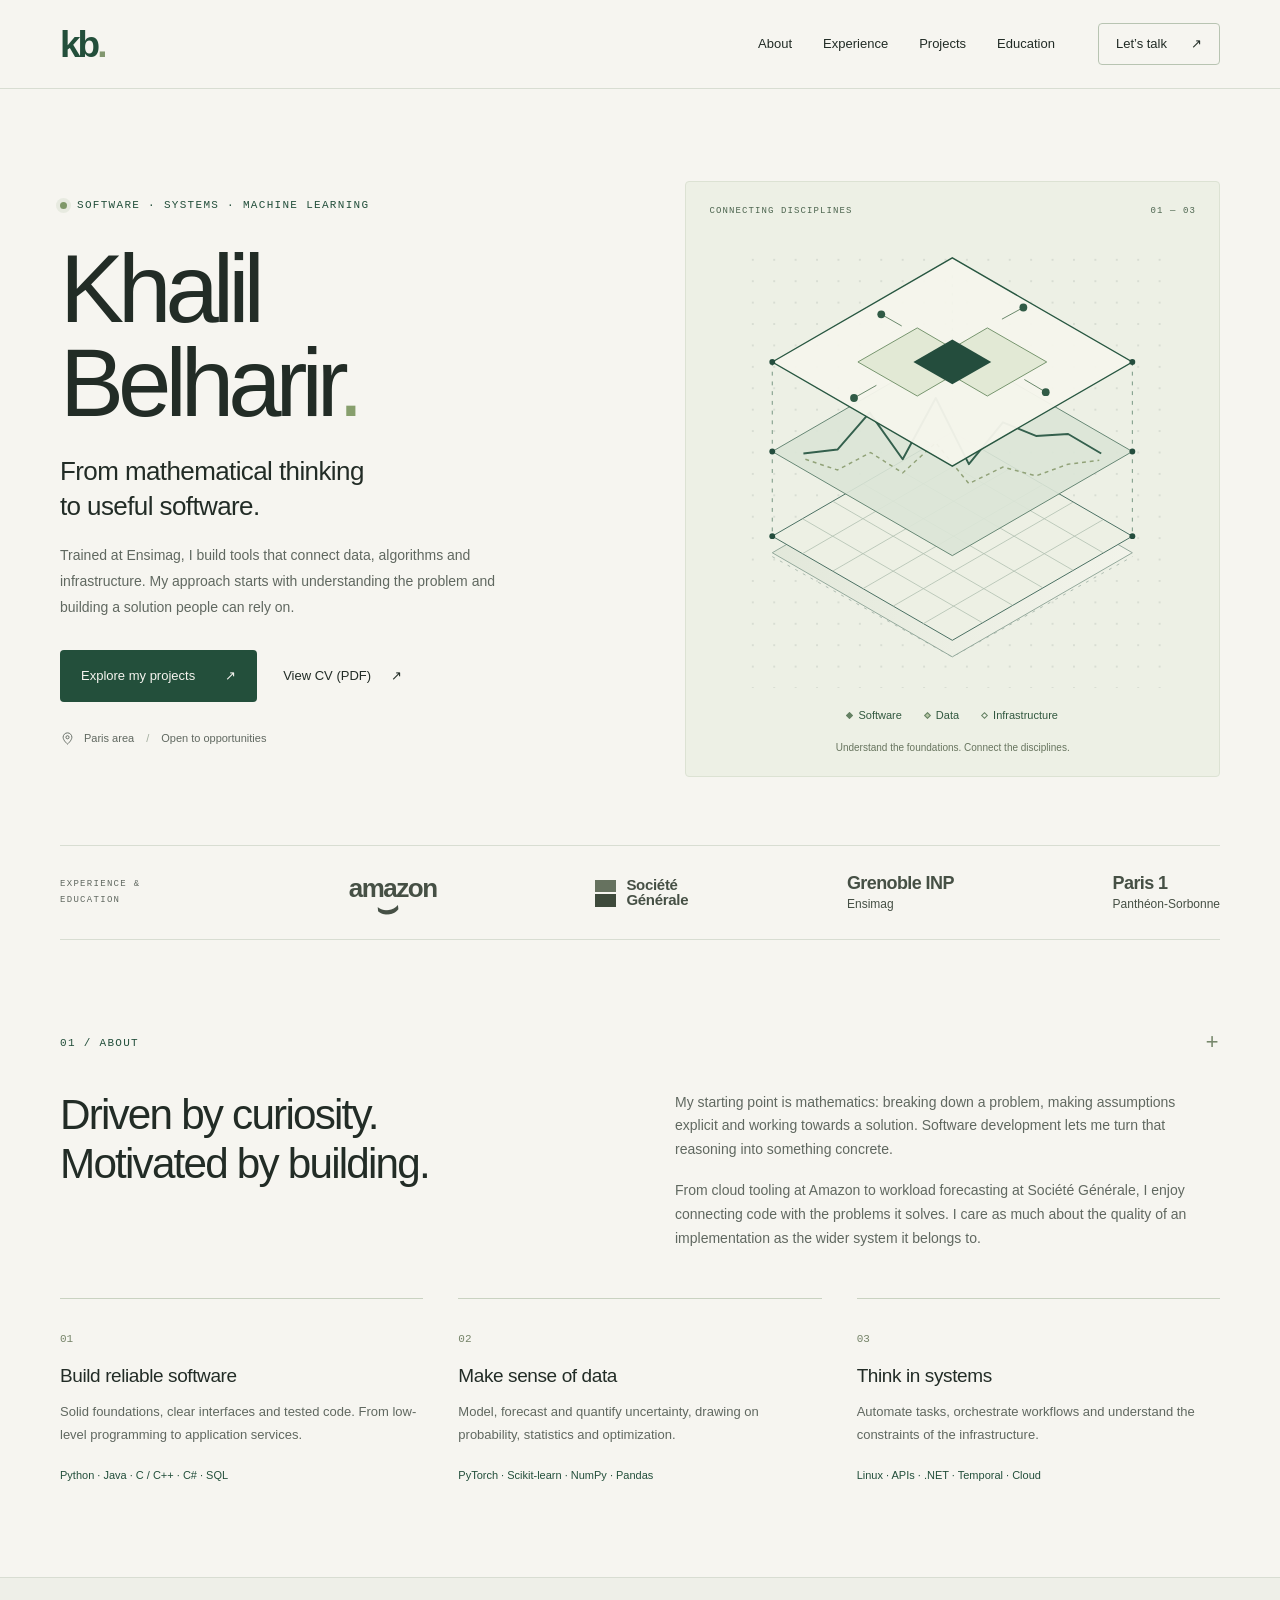
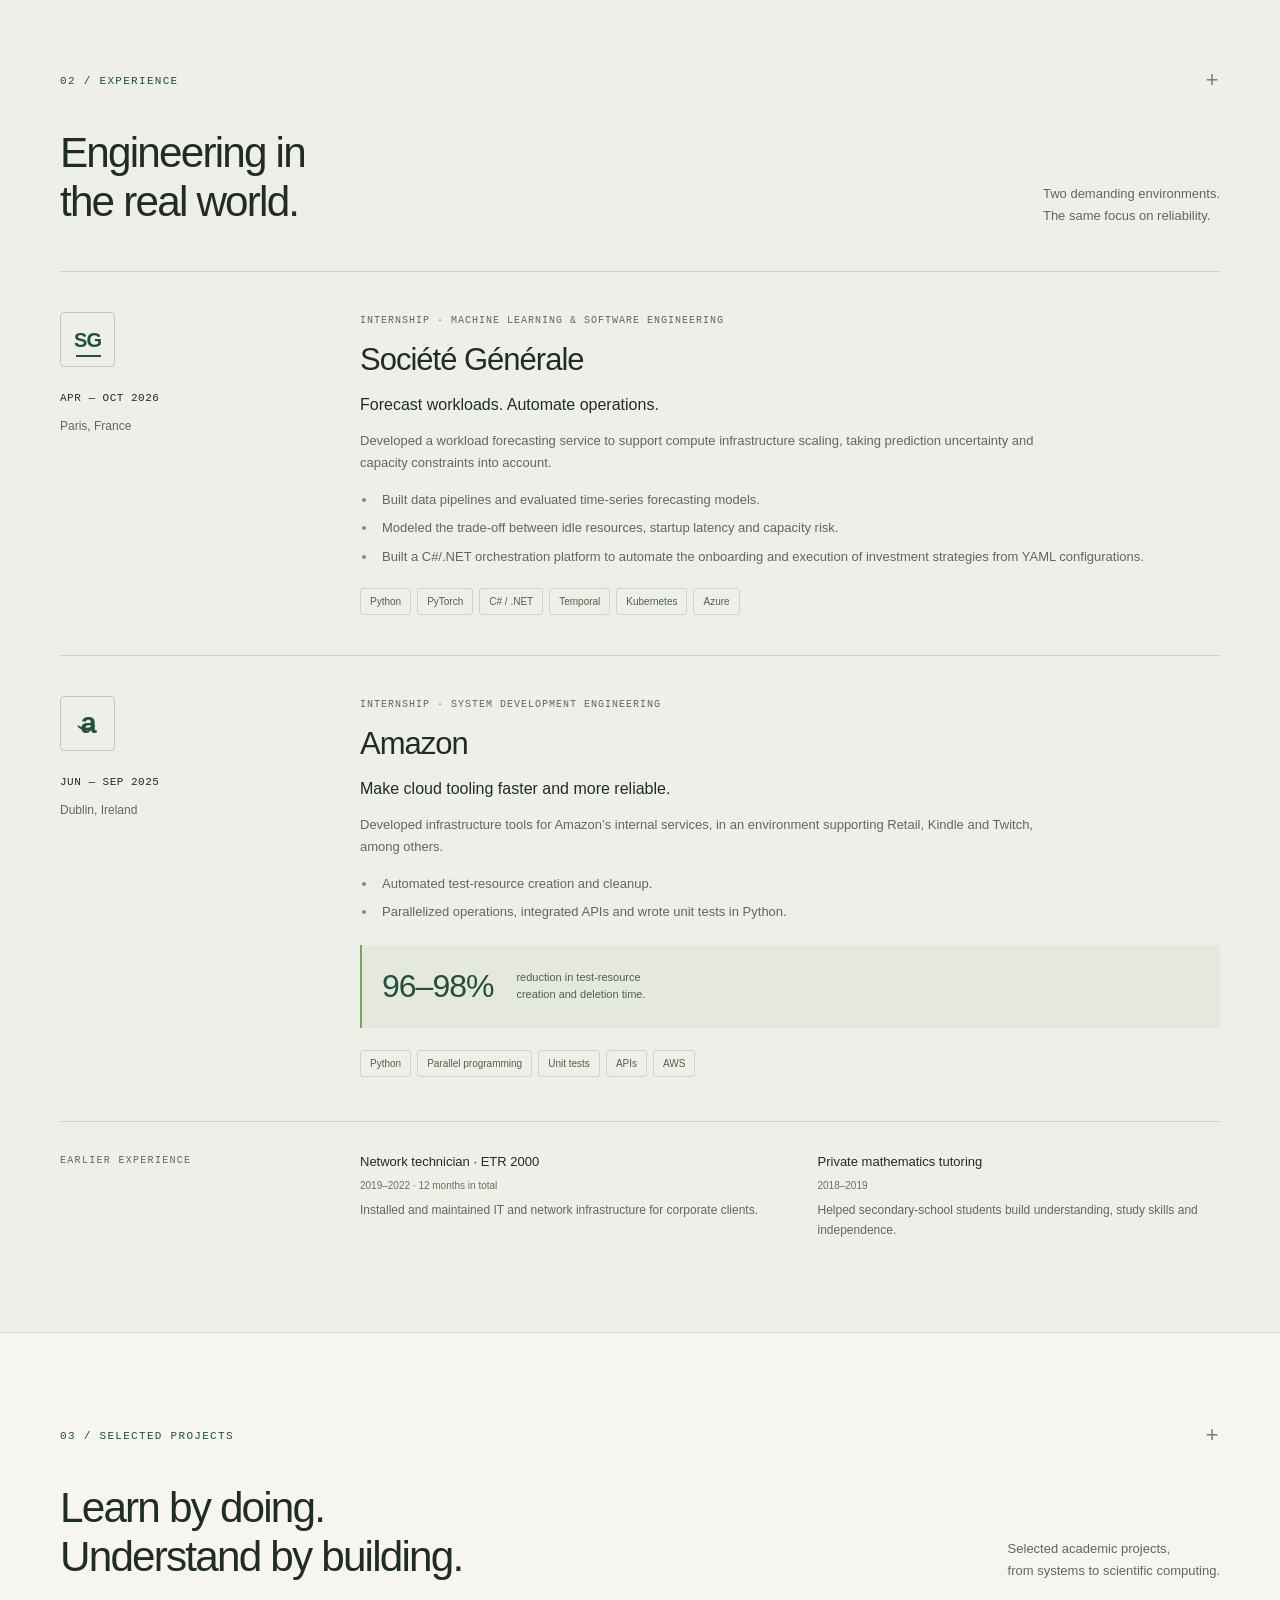
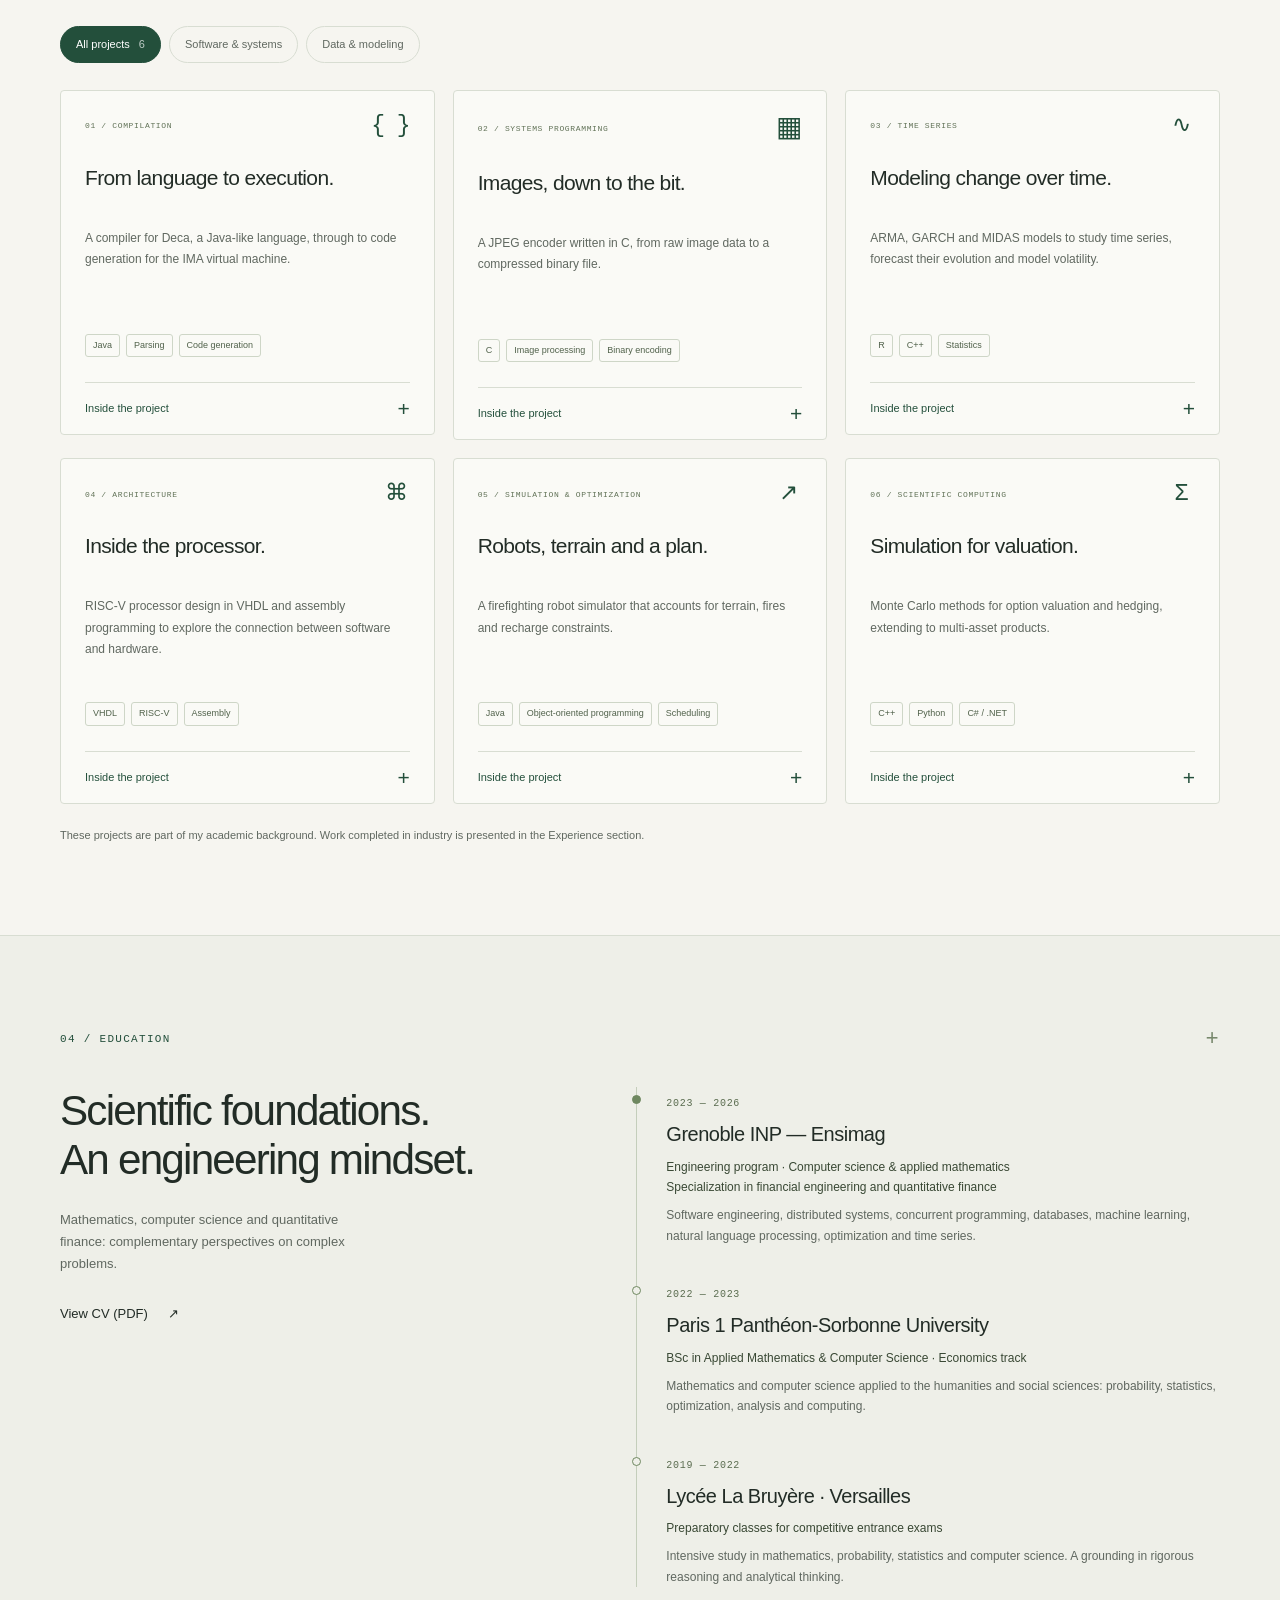
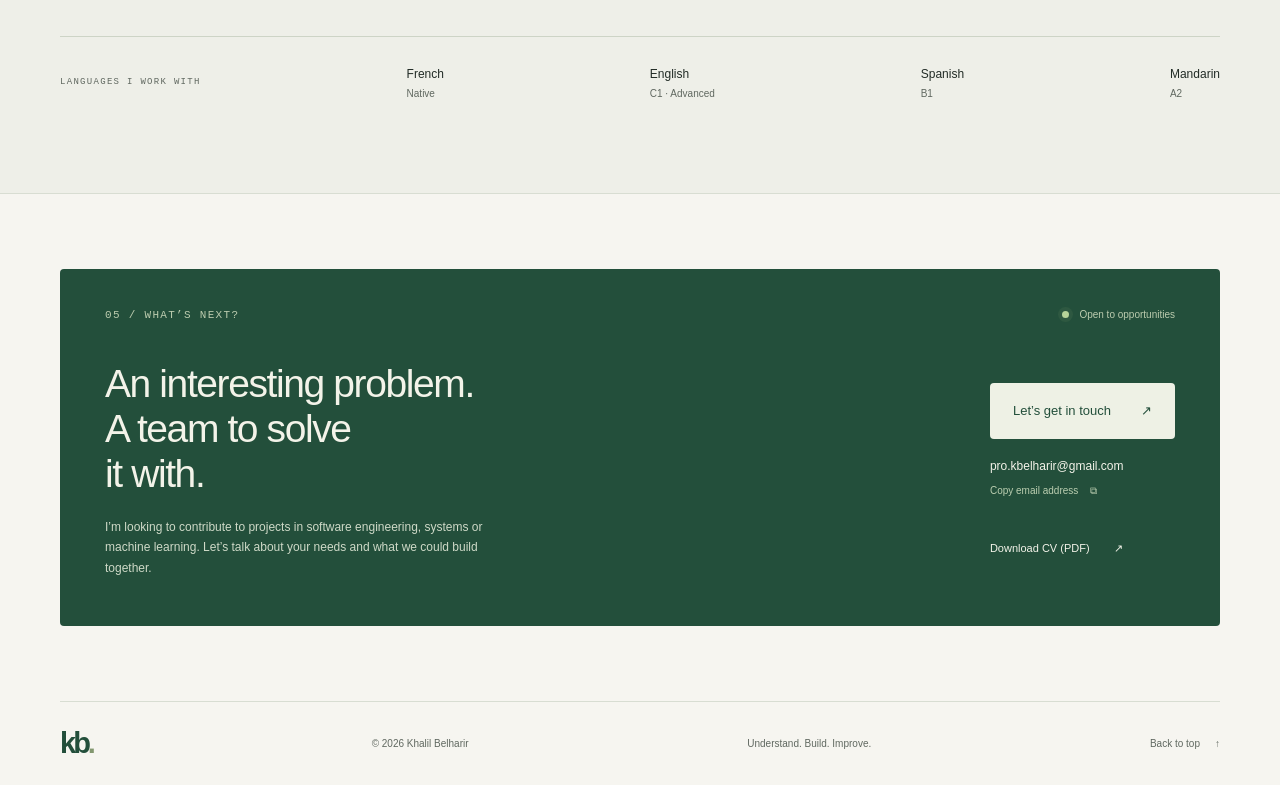
==== commit 68ded917: "Update contact email on the portfolio and CV" ====
--- a/index.html
+++ b/index.html
@@ -132,7 +132,7 @@
       <div class="languages"><p>LANGUAGES I WORK WITH</p><span><strong>French</strong> Native</span><span><strong>English</strong> C1 · Advanced</span><span><strong>Spanish</strong> B1</span><span><strong>Mandarin</strong> A2</span></div>
     </div></section>
 
-    <section class="contact-section container" id="contact" aria-labelledby="contact-title"><div class="contact-panel"><div class="section-label"><span>05 / WHAT’S NEXT?</span><span class="status-label"><span class="status-dot" aria-hidden="true"></span> Open to opportunities</span></div><div class="contact-layout"><div><h2 id="contact-title">An interesting problem.<br>A team to solve<br>it with.</h2><p>I’m looking to contribute to projects in software engineering, systems or machine learning. Let’s talk about your needs and what we could build together.</p></div><div class="contact-actions"><a class="button button-light" href="mailto:khalil.belharir77@gmail.com">Let’s get in touch <span aria-hidden="true">↗</span></a><a class="email-link" href="mailto:khalil.belharir77@gmail.com">khalil.belharir77@gmail.com</a><button class="copy-email" type="button" hidden>Copy email address <span aria-hidden="true">⧉</span></button><p id="copy-status" class="copy-status" role="status" aria-live="polite"></p><a class="contact-cv" href="./assets/Khalil-Belharir-CV.pdf" download="Khalil-Belharir-CV.pdf">Download CV (PDF) <span aria-hidden="true">↗</span></a></div></div></div></section>
+    <section class="contact-section container" id="contact" aria-labelledby="contact-title"><div class="contact-panel"><div class="section-label"><span>05 / WHAT’S NEXT?</span><span class="status-label"><span class="status-dot" aria-hidden="true"></span> Open to opportunities</span></div><div class="contact-layout"><div><h2 id="contact-title">An interesting problem.<br>A team to solve<br>it with.</h2><p>I’m looking to contribute to projects in software engineering, systems or machine learning. Let’s talk about your needs and what we could build together.</p></div><div class="contact-actions"><a class="button button-light" href="mailto:pro.kbelharir@gmail.com">Let’s get in touch <span aria-hidden="true">↗</span></a><a class="email-link" href="mailto:pro.kbelharir@gmail.com">pro.kbelharir@gmail.com</a><button class="copy-email" type="button" hidden>Copy email address <span aria-hidden="true">⧉</span></button><p id="copy-status" class="copy-status" role="status" aria-live="polite"></p><a class="contact-cv" href="./assets/Khalil-Belharir-CV.pdf" download="Khalil-Belharir-CV.pdf">Download CV (PDF) <span aria-hidden="true">↗</span></a></div></div></div></section>
   </main>
   <footer class="container site-footer"><a class="brand" href="#home" aria-label="Back to top">kb<span>.</span></a><p>© <span id="current-year">2026</span> Khalil Belharir</p><p>Understand. Build. Improve.</p><a class="back-top" href="#home">Back to top <span aria-hidden="true">↑</span></a></footer>
 </body>
